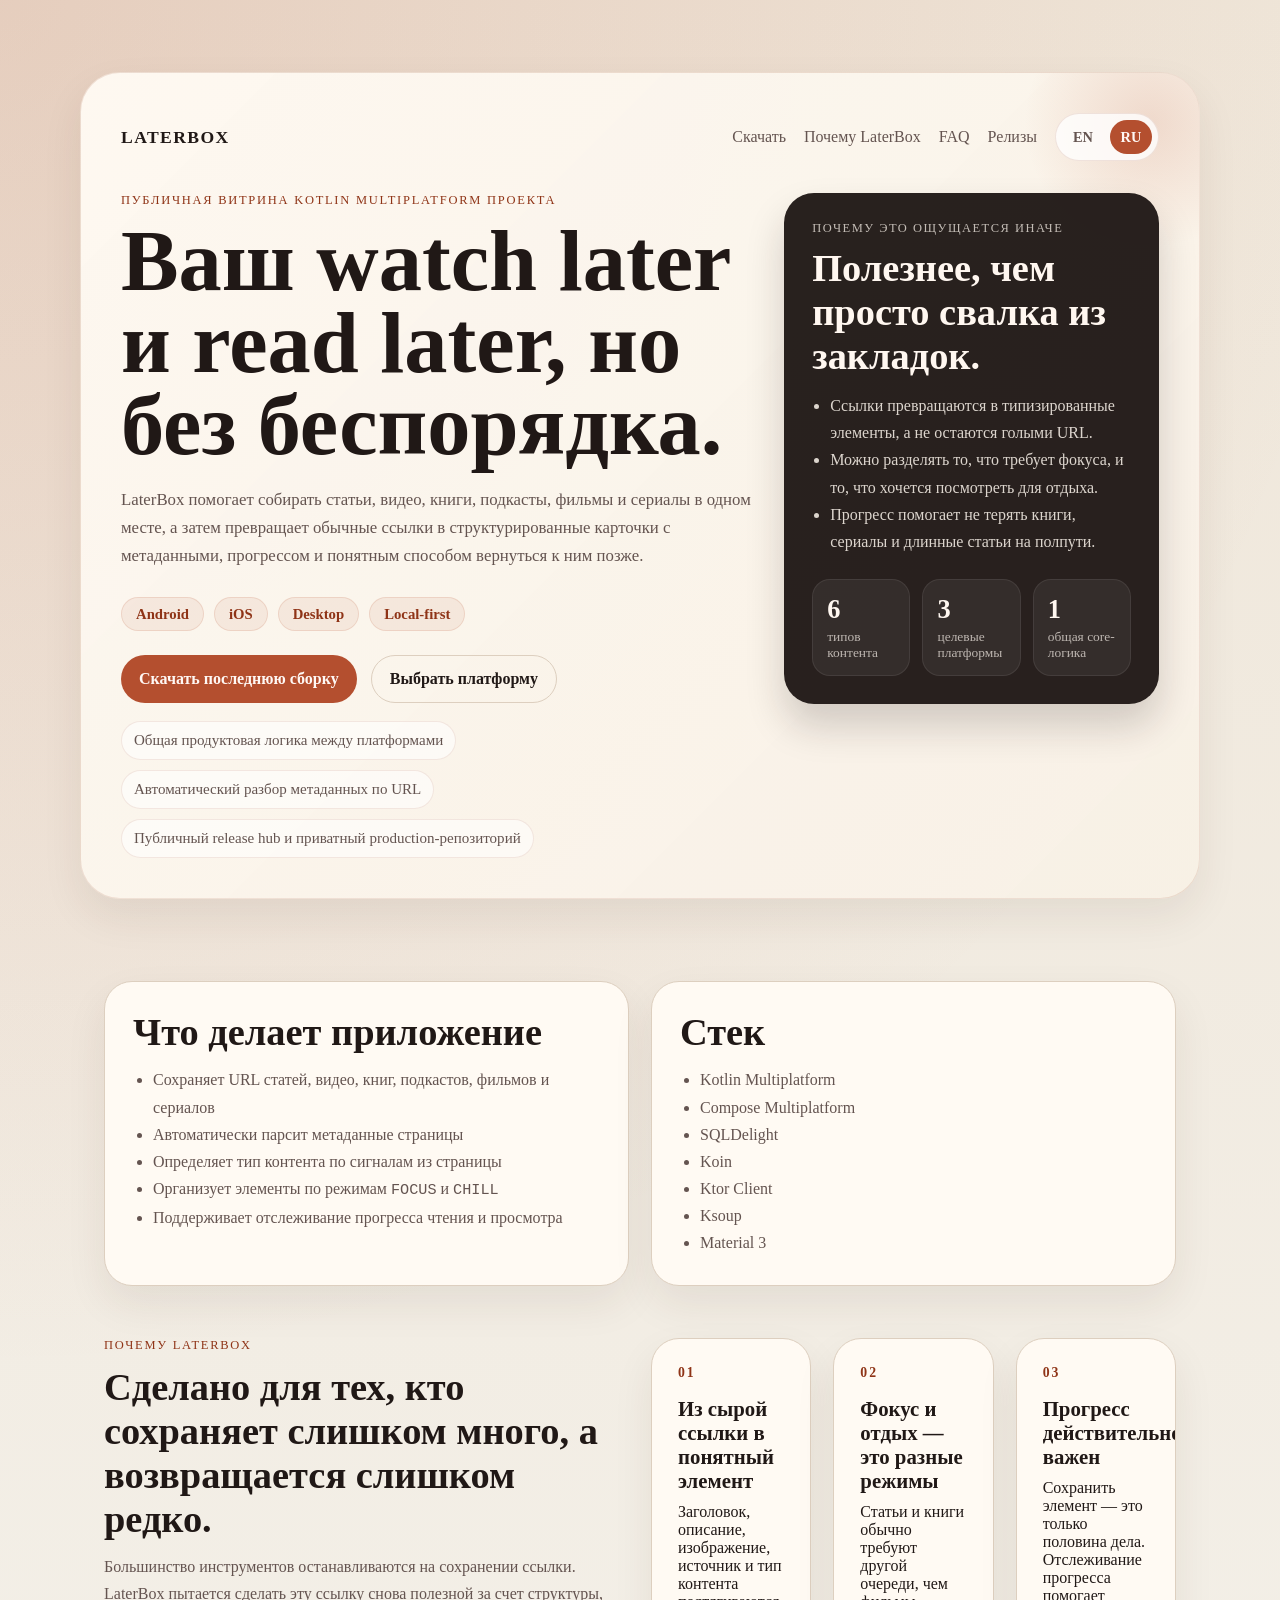
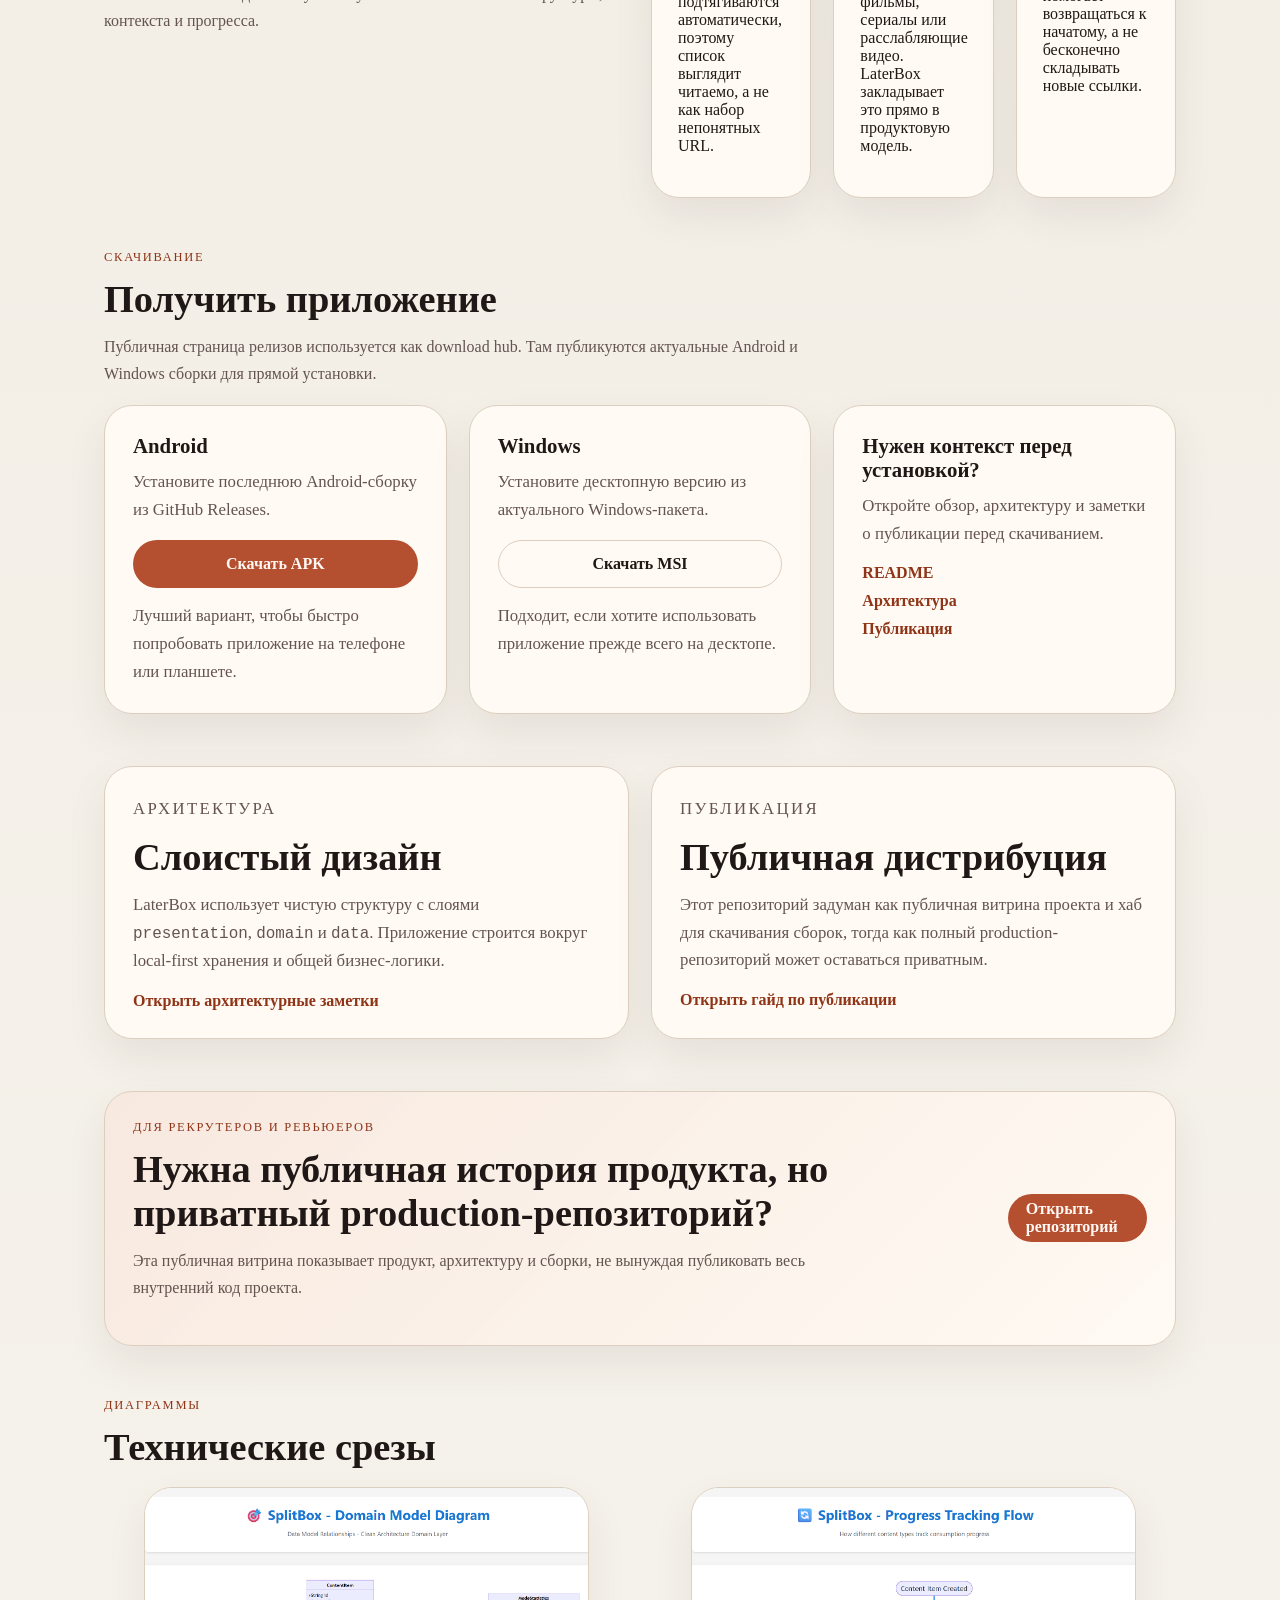
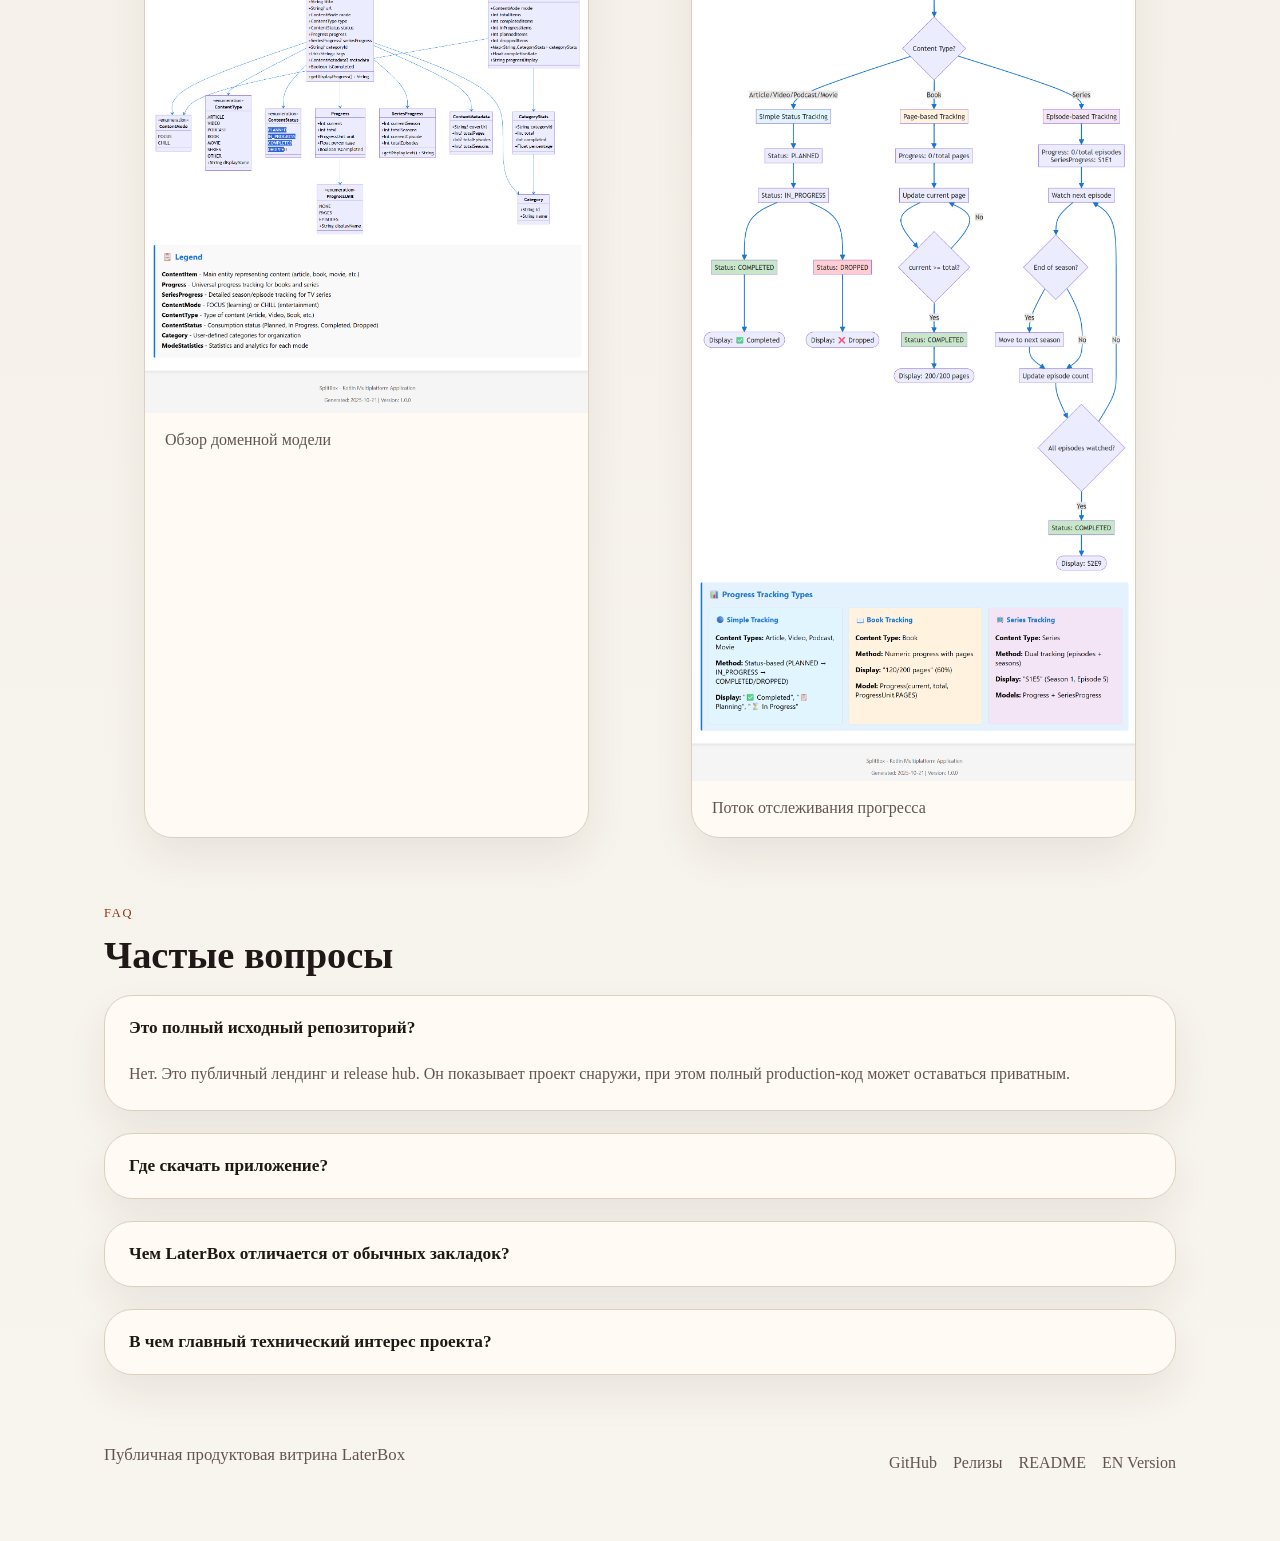
==== ru.html @ 7e67aad1 "Initial public showcase site" ====
<!doctype html>
<html lang="ru">
<head>
    <meta charset="utf-8">
    <meta name="viewport" content="width=device-width, initial-scale=1">
    <title>LaterBox | Сохраняйте, что посмотреть или почитать позже</title>
    <meta
        name="description"
        content="LaterBox — это Kotlin Multiplatform приложение для сохранения статей, видео, книг, подкастов, фильмов и сериалов на потом на Android, iOS и Desktop."
    >
    <meta
        name="keywords"
        content="LaterBox, watch later, read later, Kotlin Multiplatform, Compose Multiplatform, Android app, desktop app"
    >
    <meta name="robots" content="index, follow">
    <meta property="og:title" content="LaterBox">
    <meta
        property="og:description"
        content="Сохраняйте статьи, видео, книги, подкасты, фильмы и сериалы на потом на Android, iOS и Desktop."
    >
    <meta property="og:type" content="website">
    <meta property="og:url" content="https://keatmur.github.io/LaterBox/ru.html">
    <meta property="og:image" content="https://keatmur.github.io/LaterBox/media/domain-model-diagram.png">
    <meta name="twitter:card" content="summary_large_image">
    <meta name="twitter:title" content="LaterBox">
    <meta
        name="twitter:description"
        content="Kotlin Multiplatform приложение для сохранения того, что вы хотите посмотреть или почитать позже."
    >
    <link rel="canonical" href="https://keatmur.github.io/LaterBox/ru.html">
    <link rel="alternate" hreflang="en" href="https://keatmur.github.io/LaterBox/">
    <link rel="alternate" hreflang="ru" href="https://keatmur.github.io/LaterBox/ru.html">
    <link rel="alternate" hreflang="x-default" href="https://keatmur.github.io/LaterBox/">
    <link rel="stylesheet" href="./assets/styles.css">
</head>
<body>
    <header class="hero">
        <div class="hero__content">
            <div class="topbar">
                <a class="brand" href="#top">LaterBox</a>
                <div class="topbar__right">
                    <nav class="topbar__nav">
                        <a href="#downloads">Скачать</a>
                        <a href="#why">Почему LaterBox</a>
                        <a href="#faq">FAQ</a>
                        <a href="https://github.com/keatmur/LaterBox/releases">Релизы</a>
                    </nav>
                    <div class="lang-switch" aria-label="Переключение языка">
                        <a class="lang-switch__link" href="./index.html">EN</a>
                        <a class="lang-switch__link lang-switch__link--active" href="./ru.html">RU</a>
                    </div>
                </div>
            </div>
            <div class="hero__layout" id="top">
                <div class="hero__copy">
                    <p class="eyebrow">Публичная витрина Kotlin Multiplatform проекта</p>
                    <h1>Ваш watch later и read later, но без беспорядка.</h1>
                    <p class="hero__lead">
                        LaterBox помогает собирать статьи, видео, книги, подкасты, фильмы и
                        сериалы в одном месте, а затем превращает обычные ссылки в структурированные
                        карточки с метаданными, прогрессом и понятным способом вернуться к ним позже.
                    </p>
                    <div class="hero__pillbar">
                        <span class="pill">Android</span>
                        <span class="pill">iOS</span>
                        <span class="pill">Desktop</span>
                        <span class="pill">Local-first</span>
                    </div>
                    <div class="hero__actions">
                        <a class="button button--primary" href="https://github.com/keatmur/LaterBox/releases/latest">Скачать последнюю сборку</a>
                        <a class="button button--secondary" href="#downloads">Выбрать платформу</a>
                    </div>
                    <div class="hero__meta">
                        <span>Общая продуктовая логика между платформами</span>
                        <span>Автоматический разбор метаданных по URL</span>
                        <span>Публичный release hub и приватный production-репозиторий</span>
                    </div>
                </div>
                <aside class="hero__panel">
                    <p class="panel__eyebrow">Почему это ощущается иначе</p>
                    <h2>Полезнее, чем просто свалка из закладок.</h2>
                    <ul class="panel__list">
                        <li>Ссылки превращаются в типизированные элементы, а не остаются голыми URL.</li>
                        <li>Можно разделять то, что требует фокуса, и то, что хочется посмотреть для отдыха.</li>
                        <li>Прогресс помогает не терять книги, сериалы и длинные статьи на полпути.</li>
                    </ul>
                    <div class="panel__stats">
                        <div class="stat">
                            <strong>6</strong>
                            <span>типов контента</span>
                        </div>
                        <div class="stat">
                            <strong>3</strong>
                            <span>целевые платформы</span>
                        </div>
                        <div class="stat">
                            <strong>1</strong>
                            <span>общая core-логика</span>
                        </div>
                    </div>
                </aside>
            </div>
        </div>
    </header>

    <main>
        <section class="section section--grid">
            <div class="card">
                <h2>Что делает приложение</h2>
                <ul>
                    <li>Сохраняет URL статей, видео, книг, подкастов, фильмов и сериалов</li>
                    <li>Автоматически парсит метаданные страницы</li>
                    <li>Определяет тип контента по сигналам из страницы</li>
                    <li>Организует элементы по режимам <code>FOCUS</code> и <code>CHILL</code></li>
                    <li>Поддерживает отслеживание прогресса чтения и просмотра</li>
                </ul>
            </div>
            <div class="card">
                <h2>Стек</h2>
                <ul>
                    <li>Kotlin Multiplatform</li>
                    <li>Compose Multiplatform</li>
                    <li>SQLDelight</li>
                    <li>Koin</li>
                    <li>Ktor Client</li>
                    <li>Ksoup</li>
                    <li>Material 3</li>
                </ul>
            </div>
        </section>

        <section class="section section--grid section--offset" id="why">
            <div class="section__intro">
                <p class="eyebrow">Почему LaterBox</p>
                <h2>Сделано для тех, кто сохраняет слишком много, а возвращается слишком редко.</h2>
                <p class="section__lead">
                    Большинство инструментов останавливаются на сохранении ссылки. LaterBox пытается
                    сделать эту ссылку снова полезной за счет структуры, контекста и прогресса.
                </p>
            </div>
            <div class="why-grid">
                <article class="why-card">
                    <p class="why-card__index">01</p>
                    <h3>Из сырой ссылки в понятный элемент</h3>
                    <p>
                        Заголовок, описание, изображение, источник и тип контента подтягиваются
                        автоматически, поэтому список выглядит читаемо, а не как набор непонятных URL.
                    </p>
                </article>
                <article class="why-card">
                    <p class="why-card__index">02</p>
                    <h3>Фокус и отдых — это разные режимы</h3>
                    <p>
                        Статьи и книги обычно требуют другой очереди, чем фильмы, сериалы или
                        расслабляющие видео. LaterBox закладывает это прямо в продуктовую модель.
                    </p>
                </article>
                <article class="why-card">
                    <p class="why-card__index">03</p>
                    <h3>Прогресс действительно важен</h3>
                    <p>
                        Сохранить элемент — это только половина дела. Отслеживание прогресса помогает
                        возвращаться к начатому, а не бесконечно складывать новые ссылки.
                    </p>
                </article>
            </div>
        </section>

        <section class="section" id="downloads">
            <div class="section__header">
                <p class="eyebrow">Скачивание</p>
                <h2>Получить приложение</h2>
                <p class="section__lead">
                    Публичная страница релизов используется как download hub. Там публикуются
                    актуальные Android и Windows сборки для прямой установки.
                </p>
            </div>
            <div class="download-grid">
                <article class="download-card">
                    <h3>Android</h3>
                    <p>Установите последнюю Android-сборку из GitHub Releases.</p>
                    <a class="button button--primary button--full" href="https://github.com/keatmur/LaterBox/releases/latest">Скачать APK</a>
                    <p class="download-note">Лучший вариант, чтобы быстро попробовать приложение на телефоне или планшете.</p>
                </article>
                <article class="download-card">
                    <h3>Windows</h3>
                    <p>Установите десктопную версию из актуального Windows-пакета.</p>
                    <a class="button button--secondary button--full" href="https://github.com/keatmur/LaterBox/releases/latest">Скачать MSI</a>
                    <p class="download-note">Подходит, если хотите использовать приложение прежде всего на десктопе.</p>
                </article>
                <article class="download-card">
                    <h3>Нужен контекст перед установкой?</h3>
                    <p>Откройте обзор, архитектуру и заметки о публикации перед скачиванием.</p>
                    <div class="download-links">
                        <a class="text-link" href="./README.md">README</a>
                        <a class="text-link" href="./docs/ARCHITECTURE.md">Архитектура</a>
                        <a class="text-link" href="./docs/PUBLISHING.md">Публикация</a>
                    </div>
                </article>
            </div>
        </section>

        <section class="section section--grid">
            <div class="card">
                <p class="eyebrow">Архитектура</p>
                <h2>Слоистый дизайн</h2>
                <p>
                    LaterBox использует чистую структуру с слоями <code>presentation</code>,
                    <code>domain</code> и <code>data</code>. Приложение строится вокруг local-first
                    хранения и общей бизнес-логики.
                </p>
                <a class="text-link" href="./docs/ARCHITECTURE.md">Открыть архитектурные заметки</a>
            </div>
            <div class="card">
                <p class="eyebrow">Публикация</p>
                <h2>Публичная дистрибуция</h2>
                <p>
                    Этот репозиторий задуман как публичная витрина проекта и хаб для скачивания
                    сборок, тогда как полный production-репозиторий может оставаться приватным.
                </p>
                <a class="text-link" href="./docs/PUBLISHING.md">Открыть гайд по публикации</a>
            </div>
        </section>

        <section class="section section--callout">
            <div class="callout">
                <div>
                    <p class="eyebrow">Для рекрутеров и ревьюеров</p>
                    <h2>Нужна публичная история продукта, но приватный production-репозиторий?</h2>
                    <p class="section__lead">
                        Эта публичная витрина показывает продукт, архитектуру и сборки, не вынуждая
                        публиковать весь внутренний код проекта.
                    </p>
                </div>
                <a class="button button--primary" href="https://github.com/keatmur/LaterBox">Открыть репозиторий</a>
            </div>
        </section>

        <section class="section">
            <div class="section__header">
                <p class="eyebrow">Диаграммы</p>
                <h2>Технические срезы</h2>
            </div>
            <div class="image-grid">
                <figure class="image-card">
                    <img src="./media/domain-model-diagram.png" alt="Диаграмма доменной модели LaterBox">
                    <figcaption>Обзор доменной модели</figcaption>
                </figure>
                <figure class="image-card">
                    <img src="./media/progress-flow-diagram.png" alt="Диаграмма прогресса LaterBox">
                    <figcaption>Поток отслеживания прогресса</figcaption>
                </figure>
            </div>
        </section>

        <section class="section" id="faq">
            <div class="section__header">
                <p class="eyebrow">FAQ</p>
                <h2>Частые вопросы</h2>
            </div>
            <div class="faq-list">
                <details class="faq-item" open>
                    <summary>Это полный исходный репозиторий?</summary>
                    <p>
                        Нет. Это публичный лендинг и release hub. Он показывает проект снаружи,
                        при этом полный production-код может оставаться приватным.
                    </p>
                </details>
                <details class="faq-item">
                    <summary>Где скачать приложение?</summary>
                    <p>
                        Ссылки на скачивание ведут в GitHub Releases, где публикуются Android APK
                        и Windows MSI пакеты.
                    </p>
                </details>
                <details class="faq-item">
                    <summary>Чем LaterBox отличается от обычных закладок?</summary>
                    <p>
                        LaterBox парсит метаданные, определяет тип контента, разделяет focus и chill
                        сценарии и поддерживает отслеживание прогресса для длинного контента.
                    </p>
                </details>
                <details class="faq-item">
                    <summary>В чем главный технический интерес проекта?</summary>
                    <p>
                        Kotlin Multiplatform, Compose Multiplatform, local-first хранение,
                        разбор метаданных и общая доменная логика для нескольких платформ.
                    </p>
                </details>
            </div>
        </section>
    </main>

    <footer class="footer">
        <p>Публичная продуктовая витрина LaterBox</p>
        <nav class="footer__nav">
            <a href="https://github.com/keatmur/LaterBox">GitHub</a>
            <a href="https://github.com/keatmur/LaterBox/releases">Релизы</a>
            <a href="./README.md">README</a>
            <a href="./index.html">EN Version</a>
        </nav>
    </footer>
</body>
</html>
---- assets/styles.css ----
:root {
    --bg: #f3efe7;
    --surface: #fffaf3;
    --surface-strong: #f7f0e5;
    --text: #201816;
    --muted: #645450;
    --line: #ddcfbf;
    --accent: #b44f2f;
    --accent-strong: #8f3417;
    --shadow: 0 18px 40px rgba(65, 36, 24, 0.08);
    --radius-lg: 28px;
    --radius-md: 18px;
    --max-width: 1120px;
}

* {
    box-sizing: border-box;
}

html {
    scroll-behavior: smooth;
}

body {
    margin: 0;
    font-family: Georgia, "Times New Roman", serif;
    color: var(--text);
    background:
        radial-gradient(circle at top left, rgba(180, 79, 47, 0.16), transparent 28%),
        linear-gradient(180deg, #efe6d9 0%, var(--bg) 36%, #f8f5ee 100%);
}

img {
    display: block;
    width: 100%;
    height: auto;
}

a {
    color: inherit;
}

code {
    font-family: "Courier New", monospace;
    font-size: 0.95em;
}

.hero,
.section,
.footer {
    padding-left: 24px;
    padding-right: 24px;
}

.hero__content,
.section,
.footer {
    max-width: var(--max-width);
    margin: 0 auto;
}

.hero {
    padding-top: 72px;
    padding-bottom: 56px;
}

.hero__content {
    background: linear-gradient(135deg, rgba(255, 250, 243, 0.94), rgba(247, 240, 229, 0.96));
    border: 1px solid rgba(143, 52, 23, 0.12);
    border-radius: 40px;
    padding: 40px;
    box-shadow: var(--shadow);
    position: relative;
    overflow: hidden;
}

.hero__content::after {
    content: "";
    position: absolute;
    right: -80px;
    top: -80px;
    width: 260px;
    height: 260px;
    border-radius: 50%;
    background: radial-gradient(circle, rgba(180, 79, 47, 0.16), transparent 68%);
    pointer-events: none;
}

.topbar {
    display: flex;
    align-items: center;
    justify-content: space-between;
    gap: 20px;
    margin-bottom: 32px;
    position: relative;
    z-index: 1;
}

.brand,
.topbar__nav a {
    text-decoration: none;
}

.brand {
    font-size: 1.1rem;
    font-weight: 700;
    letter-spacing: 0.08em;
    text-transform: uppercase;
}

.topbar__nav {
    display: flex;
    flex-wrap: wrap;
    gap: 18px;
}

.topbar__right {
    display: flex;
    align-items: center;
    gap: 18px;
}

.topbar__nav a {
    color: var(--muted);
}

.lang-switch {
    display: inline-flex;
    align-items: center;
    gap: 6px;
    padding: 6px;
    border-radius: 999px;
    background: rgba(255, 255, 255, 0.78);
    border: 1px solid rgba(143, 52, 23, 0.12);
}

.lang-switch__link {
    min-width: 42px;
    min-height: 34px;
    display: inline-flex;
    align-items: center;
    justify-content: center;
    border-radius: 999px;
    text-decoration: none;
    color: var(--muted);
    font-size: 0.9rem;
    font-weight: 700;
}

.lang-switch__link--active {
    background: var(--accent);
    color: #fff8f5;
}

.hero__layout {
    display: grid;
    grid-template-columns: minmax(0, 1.45fr) minmax(280px, 0.85fr);
    gap: 24px;
    align-items: start;
    position: relative;
    z-index: 1;
}

.hero__copy,
.hero__panel {
    min-width: 0;
}

.eyebrow {
    margin: 0 0 12px;
    text-transform: uppercase;
    letter-spacing: 0.14em;
    font-size: 0.78rem;
    color: var(--accent-strong);
}

h1,
h2,
h3,
p,
ul,
figure {
    margin-top: 0;
}

h1 {
    font-size: clamp(2.8rem, 7vw, 5.4rem);
    line-height: 0.95;
    margin-bottom: 20px;
}

h2 {
    font-size: clamp(1.7rem, 3vw, 2.4rem);
    margin-bottom: 12px;
}

h3 {
    font-size: 1.3rem;
    margin-bottom: 10px;
}

.hero__lead,
.card p,
.download-card p,
.footer p {
    color: var(--muted);
    line-height: 1.65;
    font-size: 1.05rem;
}

.hero__lead {
    max-width: 760px;
    margin-bottom: 28px;
}

.hero__actions {
    display: flex;
    flex-wrap: wrap;
    gap: 14px;
    margin-bottom: 18px;
}

.hero__pillbar,
.hero__meta {
    display: flex;
    flex-wrap: wrap;
    gap: 10px;
}

.hero__pillbar {
    margin-bottom: 24px;
}

.hero__meta {
    color: var(--muted);
    font-size: 0.94rem;
}

.hero__meta span {
    padding: 10px 12px;
    background: rgba(255, 255, 255, 0.56);
    border: 1px solid rgba(143, 52, 23, 0.1);
    border-radius: 999px;
}

.pill {
    display: inline-flex;
    align-items: center;
    min-height: 34px;
    padding: 0 14px;
    border-radius: 999px;
    background: rgba(180, 79, 47, 0.08);
    color: var(--accent-strong);
    border: 1px solid rgba(180, 79, 47, 0.14);
    font-size: 0.92rem;
    font-weight: 700;
}

.hero__panel {
    background: rgba(32, 24, 22, 0.96);
    color: #fff7f0;
    border-radius: 30px;
    padding: 28px;
    box-shadow: 0 22px 38px rgba(32, 24, 22, 0.18);
}

.panel__eyebrow {
    color: rgba(255, 248, 240, 0.72);
    text-transform: uppercase;
    letter-spacing: 0.12em;
    font-size: 0.78rem;
    margin: 0 0 10px;
}

.hero__panel h2 {
    margin-bottom: 14px;
}

.panel__list {
    margin: 0 0 24px;
    padding-left: 18px;
    color: rgba(255, 248, 240, 0.84);
    line-height: 1.7;
}

.panel__stats {
    display: grid;
    grid-template-columns: repeat(3, minmax(0, 1fr));
    gap: 12px;
}

.stat {
    padding: 14px;
    border-radius: 18px;
    background: rgba(255, 255, 255, 0.06);
    border: 1px solid rgba(255, 255, 255, 0.08);
}

.stat strong,
.stat span {
    display: block;
}

.stat strong {
    font-size: 1.65rem;
    margin-bottom: 4px;
}

.stat span {
    color: rgba(255, 248, 240, 0.68);
    font-size: 0.84rem;
}

.button,
.text-link {
    transition: transform 140ms ease, opacity 140ms ease, background-color 140ms ease;
}

.button:hover,
.text-link:hover {
    transform: translateY(-1px);
}

.button {
    display: inline-flex;
    align-items: center;
    justify-content: center;
    min-height: 48px;
    padding: 0 18px;
    border-radius: 999px;
    text-decoration: none;
    font-weight: 700;
}

.button--primary {
    background: var(--accent);
    color: #fff8f5;
}

.button--secondary {
    background: transparent;
    color: var(--text);
    border: 1px solid var(--line);
}

.button--full {
    width: 100%;
}

.section {
    padding-top: 26px;
    padding-bottom: 26px;
}

.section__header {
    margin-bottom: 18px;
}

.section__intro {
    align-self: start;
}

.section__lead {
    color: var(--muted);
    line-height: 1.7;
    max-width: 720px;
}

.section--grid {
    display: grid;
    grid-template-columns: repeat(2, minmax(0, 1fr));
    gap: 22px;
}

.section--offset {
    align-items: start;
}

.card,
.download-card,
.image-card,
.why-card,
.faq-item,
.callout {
    background: var(--surface);
    border: 1px solid var(--line);
    border-radius: var(--radius-lg);
    box-shadow: var(--shadow);
}

.card,
.download-card {
    padding: 28px;
}

.card ul,
.download-card ul {
    padding-left: 20px;
    margin-bottom: 0;
    color: var(--muted);
    line-height: 1.7;
}

.download-grid,
.image-grid,
.why-grid,
.faq-list {
    display: grid;
    gap: 22px;
}

.download-grid {
    grid-template-columns: repeat(3, minmax(0, 1fr));
}

.image-grid {
    grid-template-columns: repeat(2, minmax(0, 1fr));
}

.why-grid {
    grid-template-columns: repeat(3, minmax(0, 1fr));
}

.why-card {
    padding: 26px;
    position: relative;
    overflow: hidden;
}

.why-card__index {
    font-size: 0.86rem;
    font-weight: 700;
    letter-spacing: 0.14em;
    color: var(--accent-strong);
    margin-bottom: 16px;
}

.download-note {
    margin-top: 14px;
    margin-bottom: 0;
    font-size: 0.95rem;
}

.download-links {
    display: grid;
    gap: 10px;
}

.image-card {
    overflow: hidden;
}

.image-card figcaption {
    padding: 18px 20px 20px;
    color: var(--muted);
}

.callout {
    display: flex;
    align-items: center;
    justify-content: space-between;
    gap: 24px;
    padding: 28px;
    background:
        linear-gradient(135deg, rgba(180, 79, 47, 0.1), rgba(255, 250, 243, 0.96)),
        var(--surface);
}

.faq-list {
    grid-template-columns: 1fr;
}

.faq-item {
    padding: 0;
    overflow: hidden;
}

.faq-item summary {
    list-style: none;
    cursor: pointer;
    padding: 22px 24px;
    font-size: 1.08rem;
    font-weight: 700;
}

.faq-item summary::-webkit-details-marker {
    display: none;
}

.faq-item p {
    margin: 0;
    padding: 0 24px 22px;
    color: var(--muted);
    line-height: 1.7;
}

.text-link {
    color: var(--accent-strong);
    font-weight: 700;
    text-decoration: none;
}

.footer {
    display: flex;
    align-items: center;
    justify-content: space-between;
    gap: 16px;
    max-width: var(--max-width);
    margin: 0 auto;
    padding-top: 40px;
    padding-bottom: 56px;
}

.footer__nav {
    display: flex;
    flex-wrap: wrap;
    gap: 16px;
}

.footer__nav a {
    color: var(--muted);
    text-decoration: none;
}

@media (max-width: 900px) {
    .hero__layout,
    .section--grid,
    .download-grid,
    .image-grid,
    .why-grid,
    .footer {
        grid-template-columns: 1fr;
    }

    .topbar,
    .topbar__right,
    .callout {
        display: grid;
    }

    .panel__stats {
        grid-template-columns: 1fr;
    }

    .footer {
        display: grid;
    }

    .hero {
        padding-top: 28px;
    }

    .hero__content {
        padding: 28px;
        border-radius: 28px;
    }

    .faq-item summary {
        padding-bottom: 16px;
    }
}
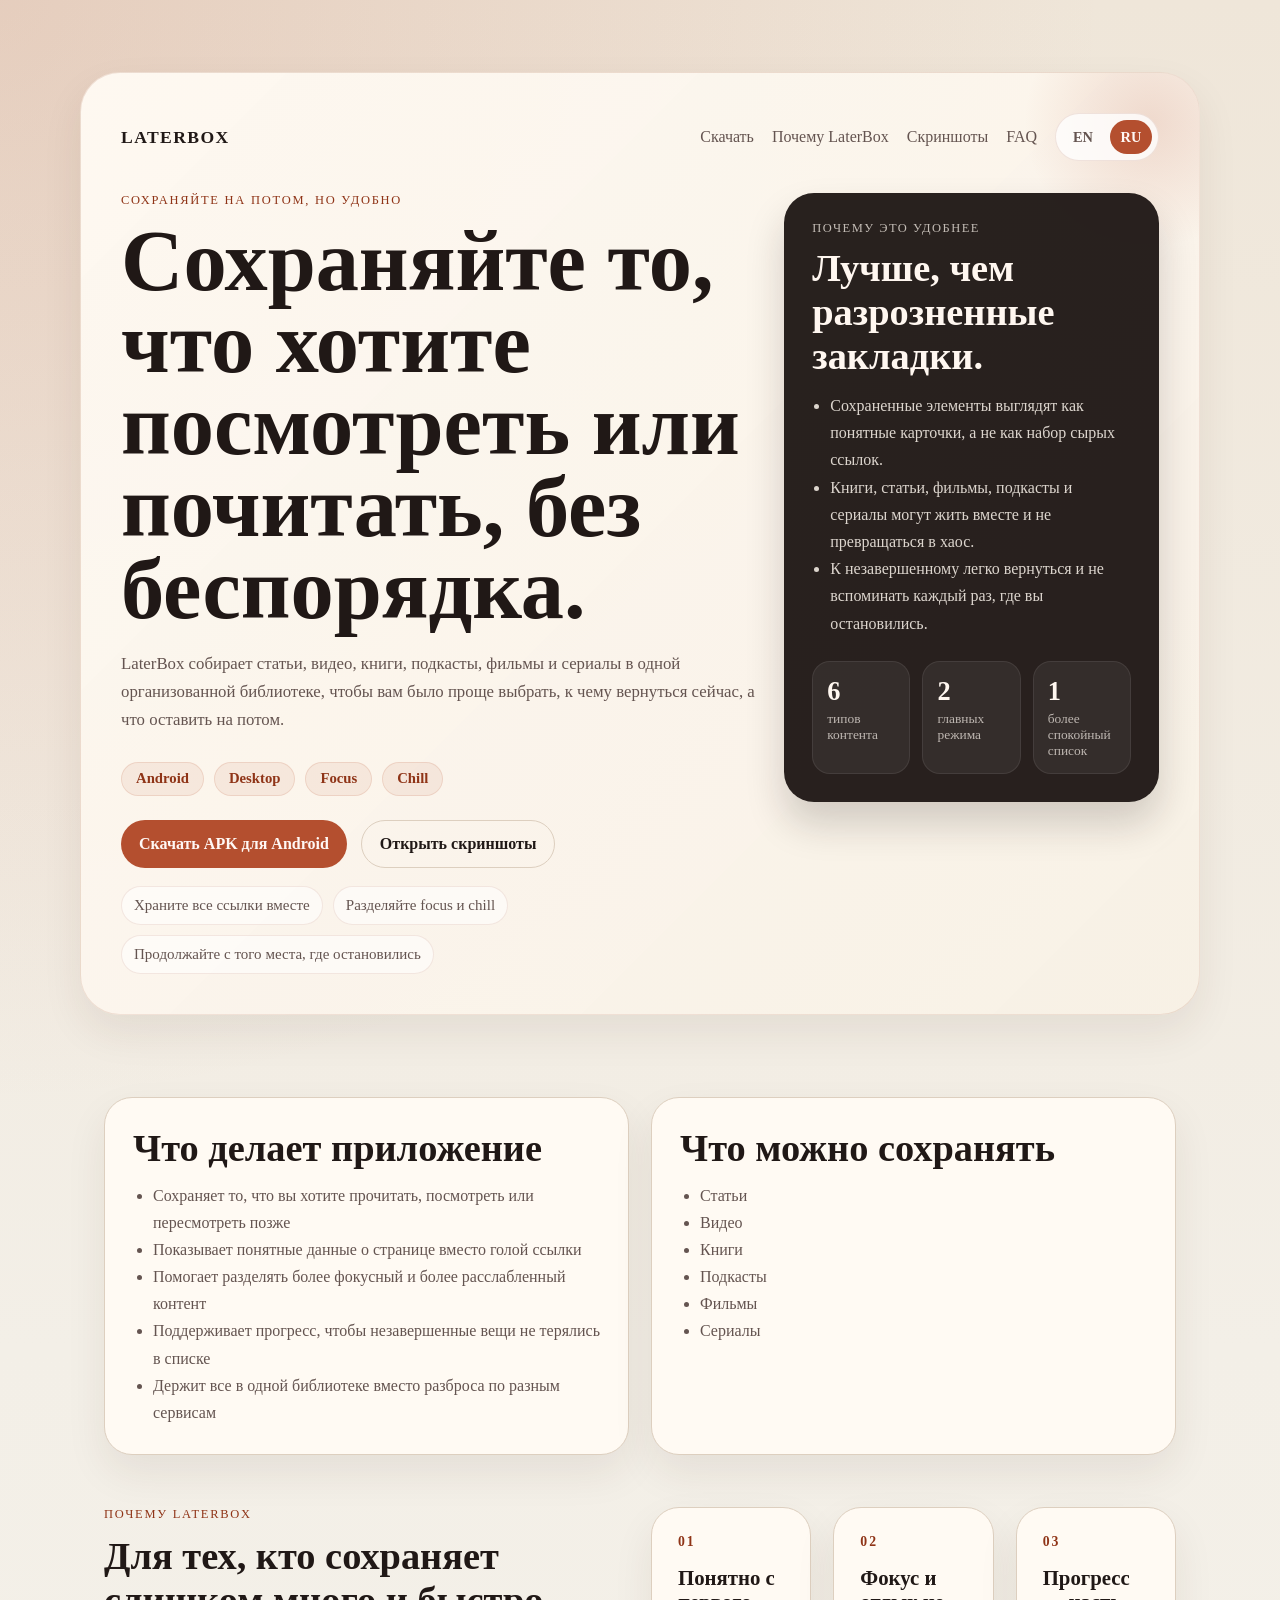
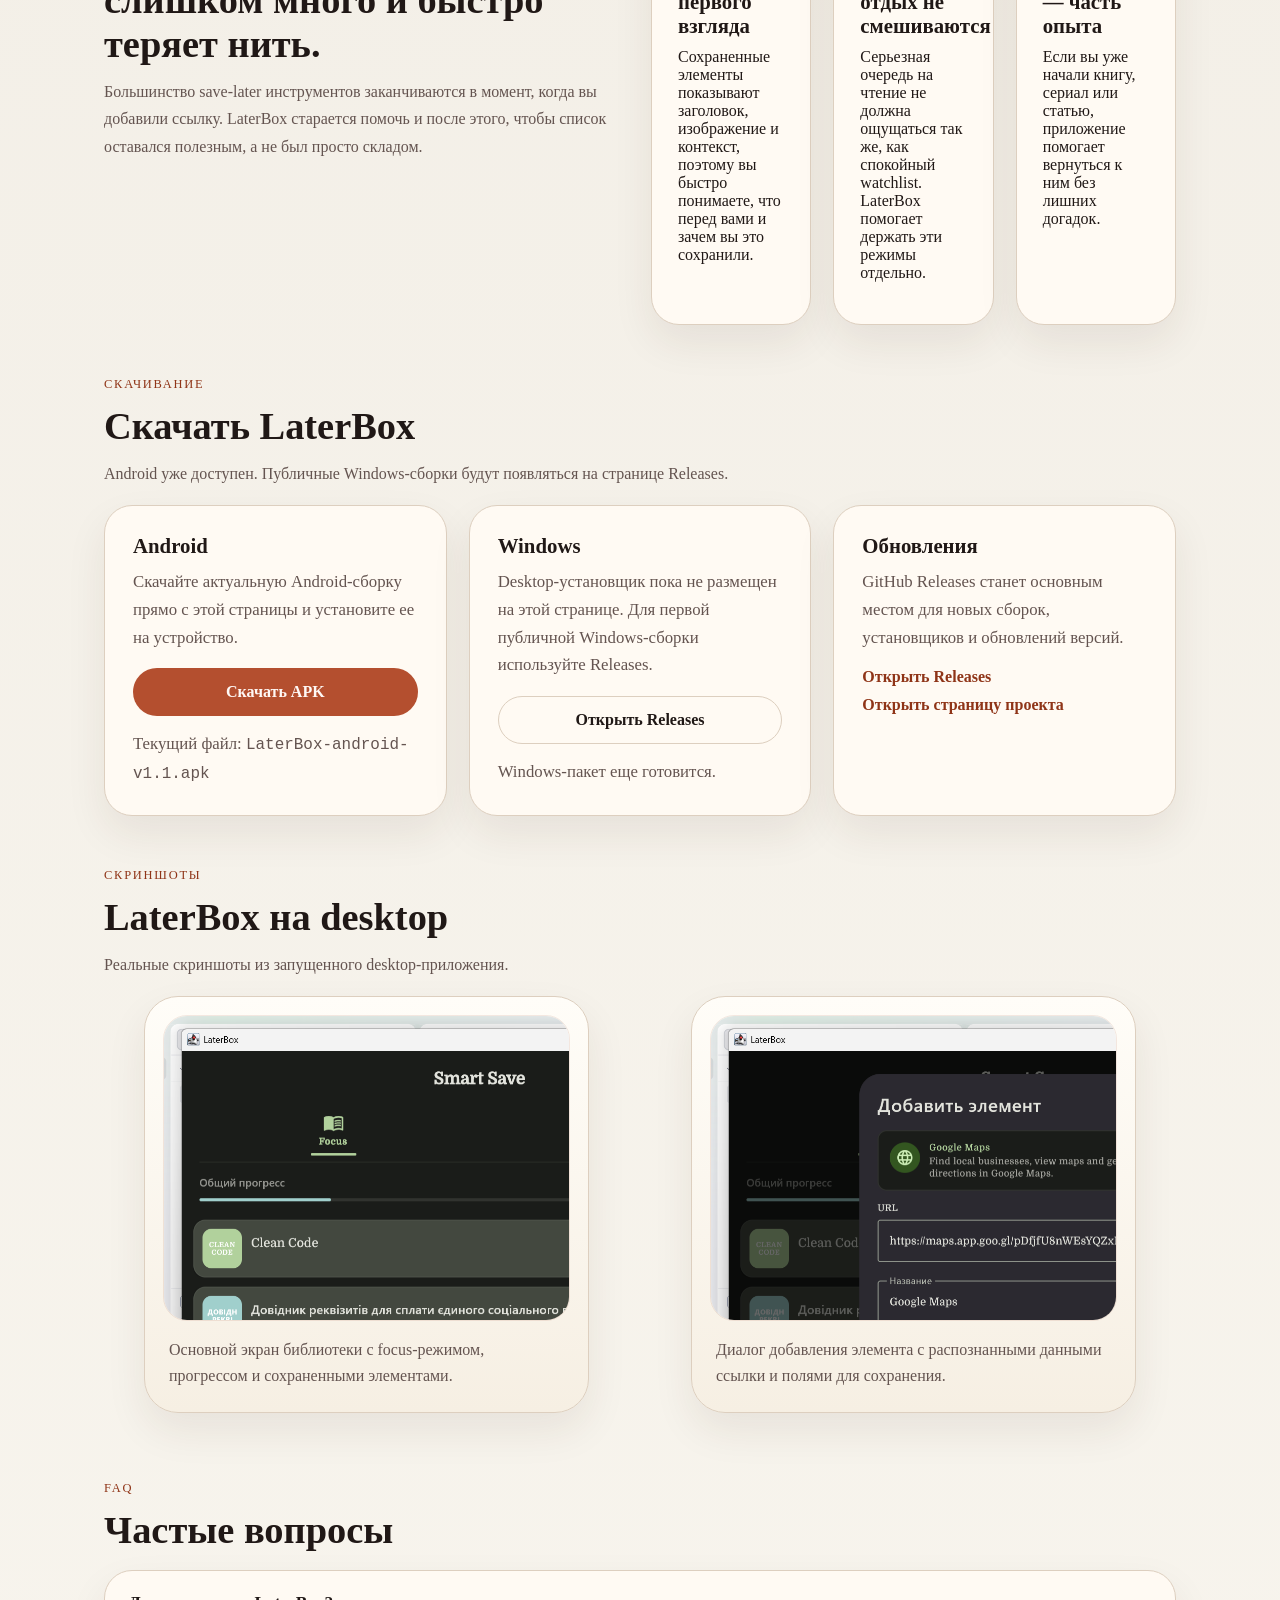
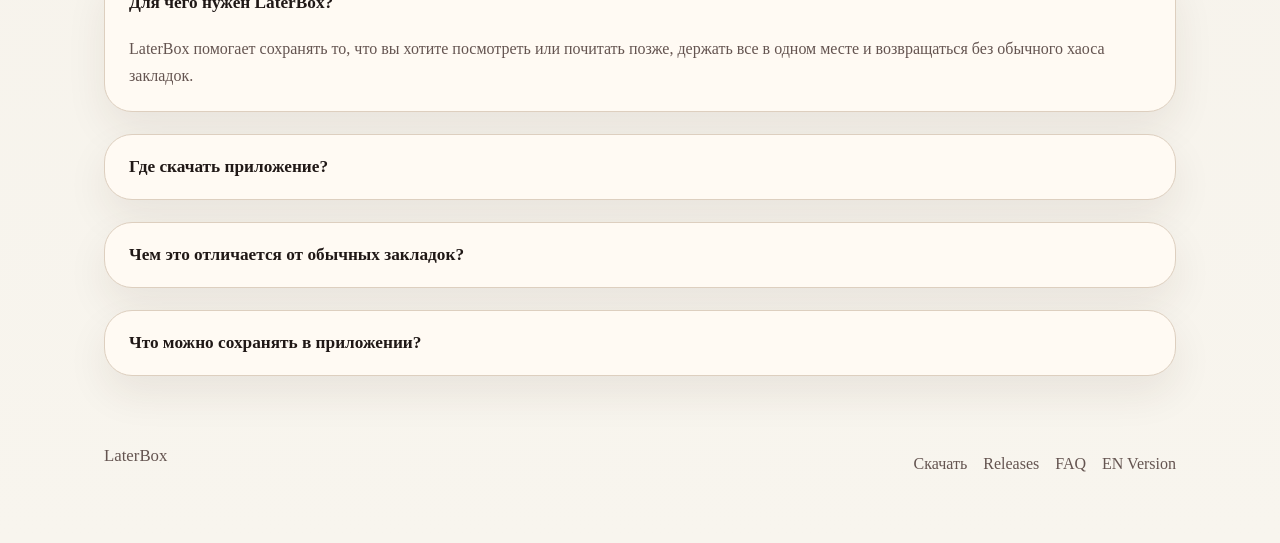
==== commit 210bb6f3: "Polish public landing pages and update real   screenshots" ====
--- a/ru.html
+++ b/ru.html
@@ -3,29 +3,29 @@
 <head>
     <meta charset="utf-8">
     <meta name="viewport" content="width=device-width, initial-scale=1">
-    <title>LaterBox | Сохраняйте, что посмотреть или почитать позже</title>
+    <title>LaterBox | Сохраняйте ссылки на потом без хаоса</title>
     <meta
         name="description"
-        content="LaterBox — это Kotlin Multiplatform приложение для сохранения статей, видео, книг, подкастов, фильмов и сериалов на потом на Android, iOS и Desktop."
+        content="LaterBox помогает сохранять статьи, видео, книги, подкасты, фильмы и сериалы в одном организованном месте, чтобы к ним действительно было удобно вернуться позже."
     >
     <meta
         name="keywords"
-        content="LaterBox, watch later, read later, Kotlin Multiplatform, Compose Multiplatform, Android app, desktop app"
+        content="LaterBox, watch later, read later, save links, reading list, watch list, Android app, desktop app"
     >
     <meta name="robots" content="index, follow">
     <meta property="og:title" content="LaterBox">
     <meta
         property="og:description"
-        content="Сохраняйте статьи, видео, книги, подкасты, фильмы и сериалы на потом на Android, iOS и Desktop."
+        content="Сохраняйте ссылки на потом, держите все в порядке и продолжайте с того места, где остановились."
     >
     <meta property="og:type" content="website">
     <meta property="og:url" content="https://keatmur.github.io/LaterBox/ru.html">
-    <meta property="og:image" content="https://keatmur.github.io/LaterBox/media/domain-model-diagram.png">
+    <meta property="og:image" content="https://keatmur.github.io/LaterBox/media/screenshots/laterbox-main-real.png">
     <meta name="twitter:card" content="summary_large_image">
     <meta name="twitter:title" content="LaterBox">
     <meta
         name="twitter:description"
-        content="Kotlin Multiplatform приложение для сохранения того, что вы хотите посмотреть или почитать позже."
+        content="Удобное приложение для сохранения того, что вы хотите посмотреть или почитать позже."
     >
     <link rel="canonical" href="https://keatmur.github.io/LaterBox/ru.html">
     <link rel="alternate" hreflang="en" href="https://keatmur.github.io/LaterBox/">
@@ -42,8 +42,8 @@
                     <nav class="topbar__nav">
                         <a href="#downloads">Скачать</a>
                         <a href="#why">Почему LaterBox</a>
+                        <a href="#screenshots">Скриншоты</a>
                         <a href="#faq">FAQ</a>
-                        <a href="https://github.com/keatmur/LaterBox/releases">Релизы</a>
                     </nav>
                     <div class="lang-switch" aria-label="Переключение языка">
                         <a class="lang-switch__link" href="./index.html">EN</a>
@@ -53,36 +53,36 @@
             </div>
             <div class="hero__layout" id="top">
                 <div class="hero__copy">
-                    <p class="eyebrow">Публичная витрина Kotlin Multiplatform проекта</p>
-                    <h1>Ваш watch later и read later, но без беспорядка.</h1>
+                    <p class="eyebrow">Сохраняйте на потом, но удобно</p>
+                    <h1>Сохраняйте то, что хотите посмотреть или почитать, без беспорядка.</h1>
                     <p class="hero__lead">
-                        LaterBox помогает собирать статьи, видео, книги, подкасты, фильмы и
-                        сериалы в одном месте, а затем превращает обычные ссылки в структурированные
-                        карточки с метаданными, прогрессом и понятным способом вернуться к ним позже.
+                        LaterBox собирает статьи, видео, книги, подкасты, фильмы и сериалы в
+                        одной организованной библиотеке, чтобы вам было проще выбрать, к чему
+                        вернуться сейчас, а что оставить на потом.
                     </p>
                     <div class="hero__pillbar">
                         <span class="pill">Android</span>
-                        <span class="pill">iOS</span>
                         <span class="pill">Desktop</span>
-                        <span class="pill">Local-first</span>
+                        <span class="pill">Focus</span>
+                        <span class="pill">Chill</span>
                     </div>
                     <div class="hero__actions">
-                        <a class="button button--primary" href="https://github.com/keatmur/LaterBox/releases/latest">Скачать последнюю сборку</a>
-                        <a class="button button--secondary" href="#downloads">Выбрать платформу</a>
+                        <a class="button button--primary" href="./downloads/LaterBox-android-v1.1.apk" download>Скачать APK для Android</a>
+                        <a class="button button--secondary" href="#screenshots">Открыть скриншоты</a>
                     </div>
                     <div class="hero__meta">
-                        <span>Общая продуктовая логика между платформами</span>
-                        <span>Автоматический разбор метаданных по URL</span>
-                        <span>Публичный release hub и приватный production-репозиторий</span>
+                        <span>Храните все ссылки вместе</span>
+                        <span>Разделяйте focus и chill</span>
+                        <span>Продолжайте с того места, где остановились</span>
                     </div>
                 </div>
                 <aside class="hero__panel">
-                    <p class="panel__eyebrow">Почему это ощущается иначе</p>
-                    <h2>Полезнее, чем просто свалка из закладок.</h2>
+                    <p class="panel__eyebrow">Почему это удобнее</p>
+                    <h2>Лучше, чем разрозненные закладки.</h2>
                     <ul class="panel__list">
-                        <li>Ссылки превращаются в типизированные элементы, а не остаются голыми URL.</li>
-                        <li>Можно разделять то, что требует фокуса, и то, что хочется посмотреть для отдыха.</li>
-                        <li>Прогресс помогает не терять книги, сериалы и длинные статьи на полпути.</li>
+                        <li>Сохраненные элементы выглядят как понятные карточки, а не как набор сырых ссылок.</li>
+                        <li>Книги, статьи, фильмы, подкасты и сериалы могут жить вместе и не превращаться в хаос.</li>
+                        <li>К незавершенному легко вернуться и не вспоминать каждый раз, где вы остановились.</li>
                     </ul>
                     <div class="panel__stats">
                         <div class="stat">
@@ -90,12 +90,12 @@
                             <span>типов контента</span>
                         </div>
                         <div class="stat">
-                            <strong>3</strong>
-                            <span>целевые платформы</span>
+                            <strong>2</strong>
+                            <span>главных режима</span>
                         </div>
                         <div class="stat">
                             <strong>1</strong>
-                            <span>общая core-логика</span>
+                            <span>более спокойный список</span>
                         </div>
                     </div>
                 </aside>
@@ -108,23 +108,22 @@
             <div class="card">
                 <h2>Что делает приложение</h2>
                 <ul>
-                    <li>Сохраняет URL статей, видео, книг, подкастов, фильмов и сериалов</li>
-                    <li>Автоматически парсит метаданные страницы</li>
-                    <li>Определяет тип контента по сигналам из страницы</li>
-                    <li>Организует элементы по режимам <code>FOCUS</code> и <code>CHILL</code></li>
-                    <li>Поддерживает отслеживание прогресса чтения и просмотра</li>
+                    <li>Сохраняет то, что вы хотите прочитать, посмотреть или пересмотреть позже</li>
+                    <li>Показывает понятные данные о странице вместо голой ссылки</li>
+                    <li>Помогает разделять более фокусный и более расслабленный контент</li>
+                    <li>Поддерживает прогресс, чтобы незавершенные вещи не терялись в списке</li>
+                    <li>Держит все в одной библиотеке вместо разброса по разным сервисам</li>
                 </ul>
             </div>
             <div class="card">
-                <h2>Стек</h2>
+                <h2>Что можно сохранять</h2>
                 <ul>
-                    <li>Kotlin Multiplatform</li>
-                    <li>Compose Multiplatform</li>
-                    <li>SQLDelight</li>
-                    <li>Koin</li>
-                    <li>Ktor Client</li>
-                    <li>Ksoup</li>
-                    <li>Material 3</li>
+                    <li>Статьи</li>
+                    <li>Видео</li>
+                    <li>Книги</li>
+                    <li>Подкасты</li>
+                    <li>Фильмы</li>
+                    <li>Сериалы</li>
                 </ul>
             </div>
         </section>
@@ -132,35 +131,35 @@
         <section class="section section--grid section--offset" id="why">
             <div class="section__intro">
                 <p class="eyebrow">Почему LaterBox</p>
-                <h2>Сделано для тех, кто сохраняет слишком много, а возвращается слишком редко.</h2>
+                <h2>Для тех, кто сохраняет слишком много и быстро теряет нить.</h2>
                 <p class="section__lead">
-                    Большинство инструментов останавливаются на сохранении ссылки. LaterBox пытается
-                    сделать эту ссылку снова полезной за счет структуры, контекста и прогресса.
+                    Большинство save-later инструментов заканчиваются в момент, когда вы добавили ссылку.
+                    LaterBox старается помочь и после этого, чтобы список оставался полезным, а не был просто складом.
                 </p>
             </div>
             <div class="why-grid">
                 <article class="why-card">
                     <p class="why-card__index">01</p>
-                    <h3>Из сырой ссылки в понятный элемент</h3>
-                    <p>
-                        Заголовок, описание, изображение, источник и тип контента подтягиваются
-                        автоматически, поэтому список выглядит читаемо, а не как набор непонятных URL.
+                    <h3>Понятно с первого взгляда</h3>
+                    <p>
+                        Сохраненные элементы показывают заголовок, изображение и контекст, поэтому
+                        вы быстро понимаете, что перед вами и зачем вы это сохранили.
                     </p>
                 </article>
                 <article class="why-card">
                     <p class="why-card__index">02</p>
-                    <h3>Фокус и отдых — это разные режимы</h3>
-                    <p>
-                        Статьи и книги обычно требуют другой очереди, чем фильмы, сериалы или
-                        расслабляющие видео. LaterBox закладывает это прямо в продуктовую модель.
+                    <h3>Фокус и отдых не смешиваются</h3>
+                    <p>
+                        Серьезная очередь на чтение не должна ощущаться так же, как спокойный watchlist.
+                        LaterBox помогает держать эти режимы отдельно.
                     </p>
                 </article>
                 <article class="why-card">
                     <p class="why-card__index">03</p>
-                    <h3>Прогресс действительно важен</h3>
-                    <p>
-                        Сохранить элемент — это только половина дела. Отслеживание прогресса помогает
-                        возвращаться к начатому, а не бесконечно складывать новые ссылки.
+                    <h3>Прогресс — часть опыта</h3>
+                    <p>
+                        Если вы уже начали книгу, сериал или статью, приложение помогает вернуться
+                        к ним без лишних догадок.
                     </p>
                 </article>
             </div>
@@ -169,86 +168,51 @@
         <section class="section" id="downloads">
             <div class="section__header">
                 <p class="eyebrow">Скачивание</p>
-                <h2>Получить приложение</h2>
+                <h2>Скачать LaterBox</h2>
                 <p class="section__lead">
-                    Публичная страница релизов используется как download hub. Там публикуются
-                    актуальные Android и Windows сборки для прямой установки.
+                    Android уже доступен. Публичные Windows-сборки будут появляться на странице Releases.
                 </p>
             </div>
             <div class="download-grid">
                 <article class="download-card">
                     <h3>Android</h3>
-                    <p>Установите последнюю Android-сборку из GitHub Releases.</p>
-                    <a class="button button--primary button--full" href="https://github.com/keatmur/LaterBox/releases/latest">Скачать APK</a>
-                    <p class="download-note">Лучший вариант, чтобы быстро попробовать приложение на телефоне или планшете.</p>
+                    <p>Скачайте актуальную Android-сборку прямо с этой страницы и установите ее на устройство.</p>
+                    <a class="button button--primary button--full" href="./downloads/LaterBox-android-v1.1.apk" download>Скачать APK</a>
+                    <p class="download-note">Текущий файл: <code>LaterBox-android-v1.1.apk</code></p>
                 </article>
                 <article class="download-card">
                     <h3>Windows</h3>
-                    <p>Установите десктопную версию из актуального Windows-пакета.</p>
-                    <a class="button button--secondary button--full" href="https://github.com/keatmur/LaterBox/releases/latest">Скачать MSI</a>
-                    <p class="download-note">Подходит, если хотите использовать приложение прежде всего на десктопе.</p>
+                    <p>Desktop-установщик пока не размещен на этой странице. Для первой публичной Windows-сборки используйте Releases.</p>
+                    <a class="button button--secondary button--full" href="https://github.com/keatmur/LaterBox/releases">Открыть Releases</a>
+                    <p class="download-note">Windows-пакет еще готовится.</p>
                 </article>
                 <article class="download-card">
-                    <h3>Нужен контекст перед установкой?</h3>
-                    <p>Откройте обзор, архитектуру и заметки о публикации перед скачиванием.</p>
+                    <h3>Обновления</h3>
+                    <p>GitHub Releases станет основным местом для новых сборок, установщиков и обновлений версий.</p>
                     <div class="download-links">
-                        <a class="text-link" href="./README.md">README</a>
-                        <a class="text-link" href="./docs/ARCHITECTURE.md">Архитектура</a>
-                        <a class="text-link" href="./docs/PUBLISHING.md">Публикация</a>
-                    </div>
-                </article>
-            </div>
-        </section>
-
-        <section class="section section--grid">
-            <div class="card">
-                <p class="eyebrow">Архитектура</p>
-                <h2>Слоистый дизайн</h2>
-                <p>
-                    LaterBox использует чистую структуру с слоями <code>presentation</code>,
-                    <code>domain</code> и <code>data</code>. Приложение строится вокруг local-first
-                    хранения и общей бизнес-логики.
+                        <a class="text-link" href="https://github.com/keatmur/LaterBox/releases">Открыть Releases</a>
+                        <a class="text-link" href="https://github.com/keatmur/LaterBox">Открыть страницу проекта</a>
+                    </div>
+                </article>
+            </div>
+        </section>
+
+        <section class="section" id="screenshots">
+            <div class="section__header">
+                <p class="eyebrow">Скриншоты</p>
+                <h2>LaterBox на desktop</h2>
+                <p class="section__lead">
+                    Реальные скриншоты из запущенного desktop-приложения.
                 </p>
-                <a class="text-link" href="./docs/ARCHITECTURE.md">Открыть архитектурные заметки</a>
-            </div>
-            <div class="card">
-                <p class="eyebrow">Публикация</p>
-                <h2>Публичная дистрибуция</h2>
-                <p>
-                    Этот репозиторий задуман как публичная витрина проекта и хаб для скачивания
-                    сборок, тогда как полный production-репозиторий может оставаться приватным.
-                </p>
-                <a class="text-link" href="./docs/PUBLISHING.md">Открыть гайд по публикации</a>
-            </div>
-        </section>
-
-        <section class="section section--callout">
-            <div class="callout">
-                <div>
-                    <p class="eyebrow">Для рекрутеров и ревьюеров</p>
-                    <h2>Нужна публичная история продукта, но приватный production-репозиторий?</h2>
-                    <p class="section__lead">
-                        Эта публичная витрина показывает продукт, архитектуру и сборки, не вынуждая
-                        публиковать весь внутренний код проекта.
-                    </p>
-                </div>
-                <a class="button button--primary" href="https://github.com/keatmur/LaterBox">Открыть репозиторий</a>
-            </div>
-        </section>
-
-        <section class="section">
-            <div class="section__header">
-                <p class="eyebrow">Диаграммы</p>
-                <h2>Технические срезы</h2>
-            </div>
-            <div class="image-grid">
-                <figure class="image-card">
-                    <img src="./media/domain-model-diagram.png" alt="Диаграмма доменной модели LaterBox">
-                    <figcaption>Обзор доменной модели</figcaption>
+            </div>
+            <div class="screenshot-grid">
+                <figure class="screenshot-card">
+                    <img src="./media/screenshots/laterbox-main-real.png" alt="Главный экран LaterBox на desktop">
+                    <figcaption>Основной экран библиотеки с focus-режимом, прогрессом и сохраненными элементами.</figcaption>
                 </figure>
-                <figure class="image-card">
-                    <img src="./media/progress-flow-diagram.png" alt="Диаграмма прогресса LaterBox">
-                    <figcaption>Поток отслеживания прогресса</figcaption>
+                <figure class="screenshot-card">
+                    <img src="./media/screenshots/laterbox-modal-real.png" alt="Диалог добавления элемента в LaterBox на desktop">
+                    <figcaption>Диалог добавления элемента с распознанными данными ссылки и полями для сохранения.</figcaption>
                 </figure>
             </div>
         </section>
@@ -260,31 +224,30 @@
             </div>
             <div class="faq-list">
                 <details class="faq-item" open>
-                    <summary>Это полный исходный репозиторий?</summary>
-                    <p>
-                        Нет. Это публичный лендинг и release hub. Он показывает проект снаружи,
-                        при этом полный production-код может оставаться приватным.
+                    <summary>Для чего нужен LaterBox?</summary>
+                    <p>
+                        LaterBox помогает сохранять то, что вы хотите посмотреть или почитать позже,
+                        держать все в одном месте и возвращаться без обычного хаоса закладок.
                     </p>
                 </details>
                 <details class="faq-item">
                     <summary>Где скачать приложение?</summary>
                     <p>
-                        Ссылки на скачивание ведут в GitHub Releases, где публикуются Android APK
-                        и Windows MSI пакеты.
+                        Текущий Android APK можно скачать прямо с этой страницы. Следующие публичные
+                        сборки также будут появляться на странице Releases.
                     </p>
                 </details>
                 <details class="faq-item">
-                    <summary>Чем LaterBox отличается от обычных закладок?</summary>
-                    <p>
-                        LaterBox парсит метаданные, определяет тип контента, разделяет focus и chill
-                        сценарии и поддерживает отслеживание прогресса для длинного контента.
+                    <summary>Чем это отличается от обычных закладок?</summary>
+                    <p>
+                        LaterBox рассчитан именно на контент, к которому вы действительно хотите
+                        вернуться, с более понятной организацией, типами контента и поддержкой прогресса.
                     </p>
                 </details>
                 <details class="faq-item">
-                    <summary>В чем главный технический интерес проекта?</summary>
-                    <p>
-                        Kotlin Multiplatform, Compose Multiplatform, local-first хранение,
-                        разбор метаданных и общая доменная логика для нескольких платформ.
+                    <summary>Что можно сохранять в приложении?</summary>
+                    <p>
+                        Статьи, видео, книги, подкасты, фильмы и сериалы.
                     </p>
                 </details>
             </div>
@@ -292,11 +255,11 @@
     </main>
 
     <footer class="footer">
-        <p>Публичная продуктовая витрина LaterBox</p>
+        <p>LaterBox</p>
         <nav class="footer__nav">
-            <a href="https://github.com/keatmur/LaterBox">GitHub</a>
-            <a href="https://github.com/keatmur/LaterBox/releases">Релизы</a>
-            <a href="./README.md">README</a>
+            <a href="#downloads">Скачать</a>
+            <a href="https://github.com/keatmur/LaterBox/releases">Releases</a>
+            <a href="#faq">FAQ</a>
             <a href="./index.html">EN Version</a>
         </nav>
     </footer>
--- a/assets/styles.css
+++ b/assets/styles.css
@@ -404,7 +404,8 @@
 .download-grid,
 .image-grid,
 .why-grid,
-.faq-list {
+.faq-list,
+.screenshot-grid {
     display: grid;
     gap: 22px;
 }
@@ -419,6 +420,10 @@
 
 .why-grid {
     grid-template-columns: repeat(3, minmax(0, 1fr));
+}
+
+.screenshot-grid {
+    grid-template-columns: repeat(2, minmax(0, 1fr));
 }
 
 .why-card {
@@ -453,6 +458,26 @@
 .image-card figcaption {
     padding: 18px 20px 20px;
     color: var(--muted);
+}
+
+.screenshot-card {
+    background: linear-gradient(180deg, #fffdf8 0%, #f6efe3 100%);
+    border: 1px solid var(--line);
+    border-radius: 34px;
+    box-shadow: var(--shadow);
+    overflow: hidden;
+    padding: 18px;
+}
+
+.screenshot-card img {
+    border-radius: 24px;
+    border: 1px solid rgba(143, 52, 23, 0.1);
+}
+
+.screenshot-card figcaption {
+    padding: 16px 6px 4px;
+    color: var(--muted);
+    line-height: 1.65;
 }
 
 .callout {
@@ -528,6 +553,7 @@
     .download-grid,
     .image-grid,
     .why-grid,
+    .screenshot-grid,
     .footer {
         grid-template-columns: 1fr;
     }
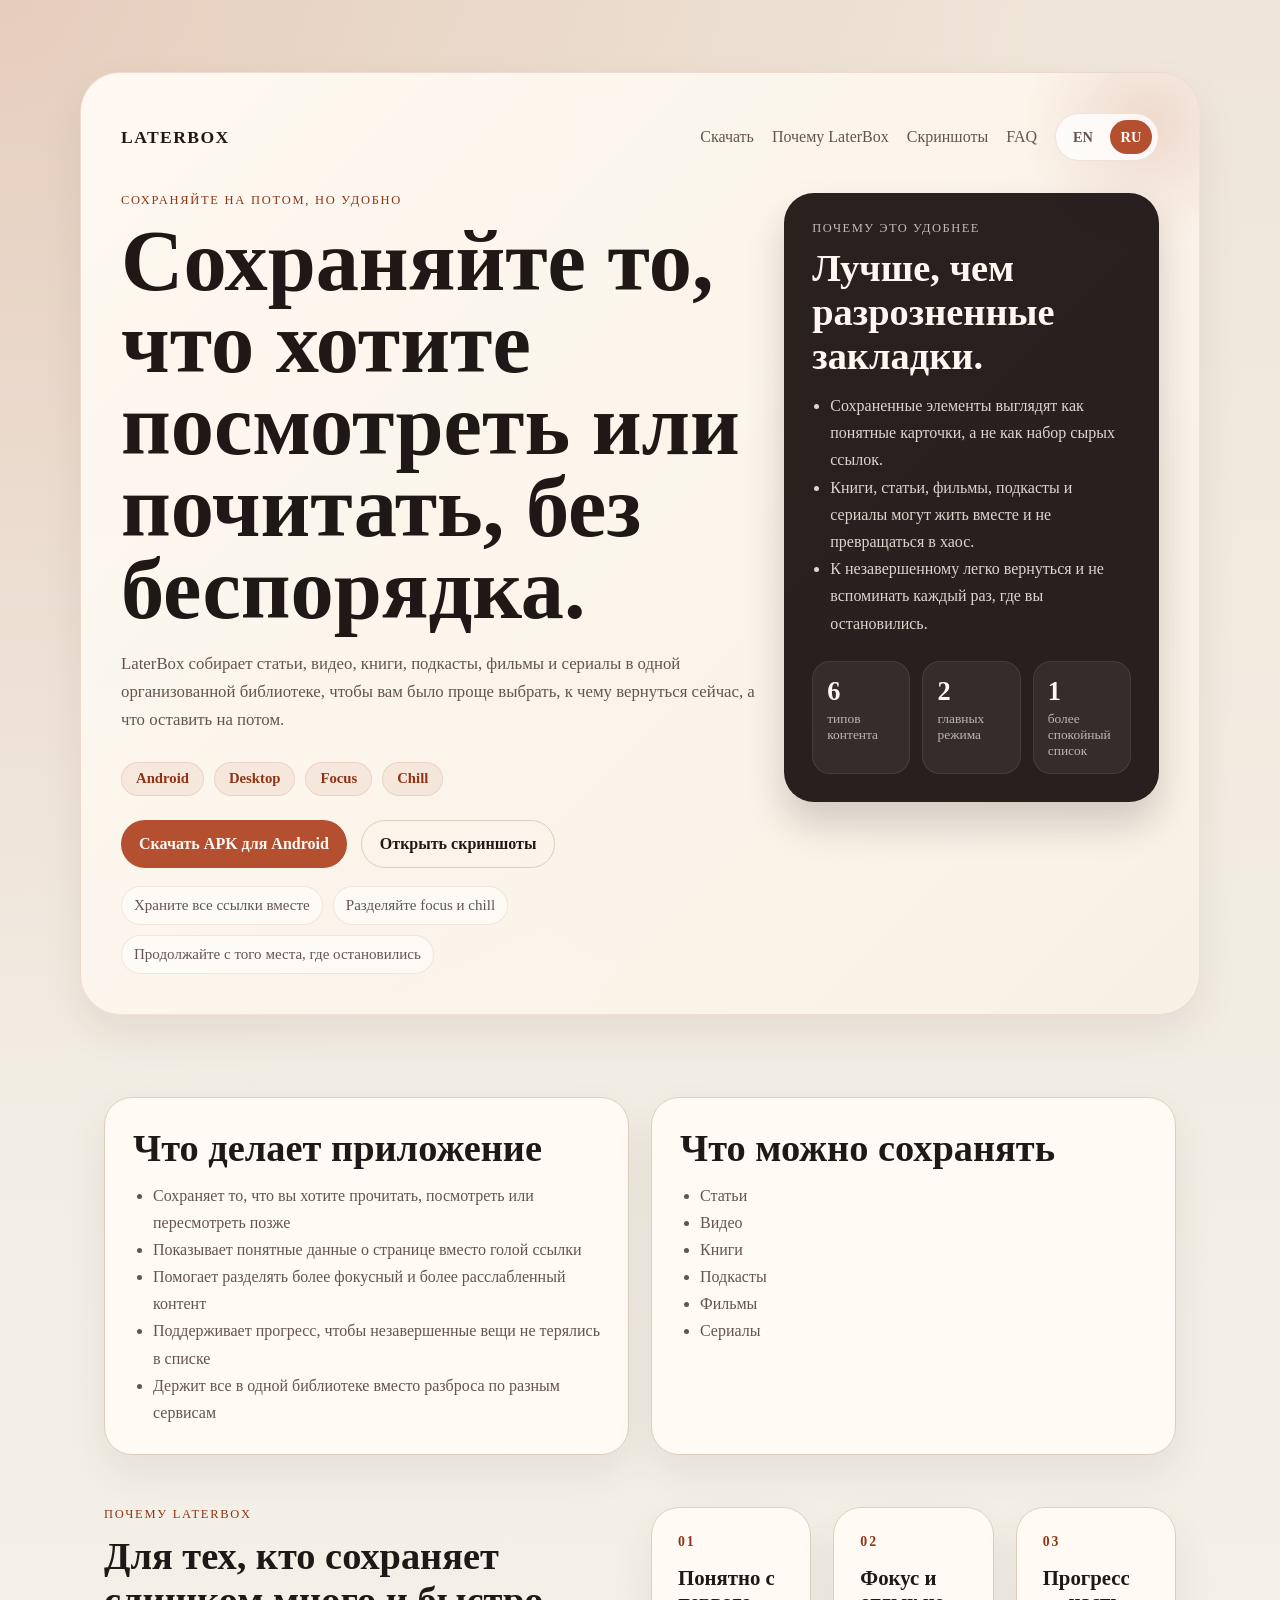
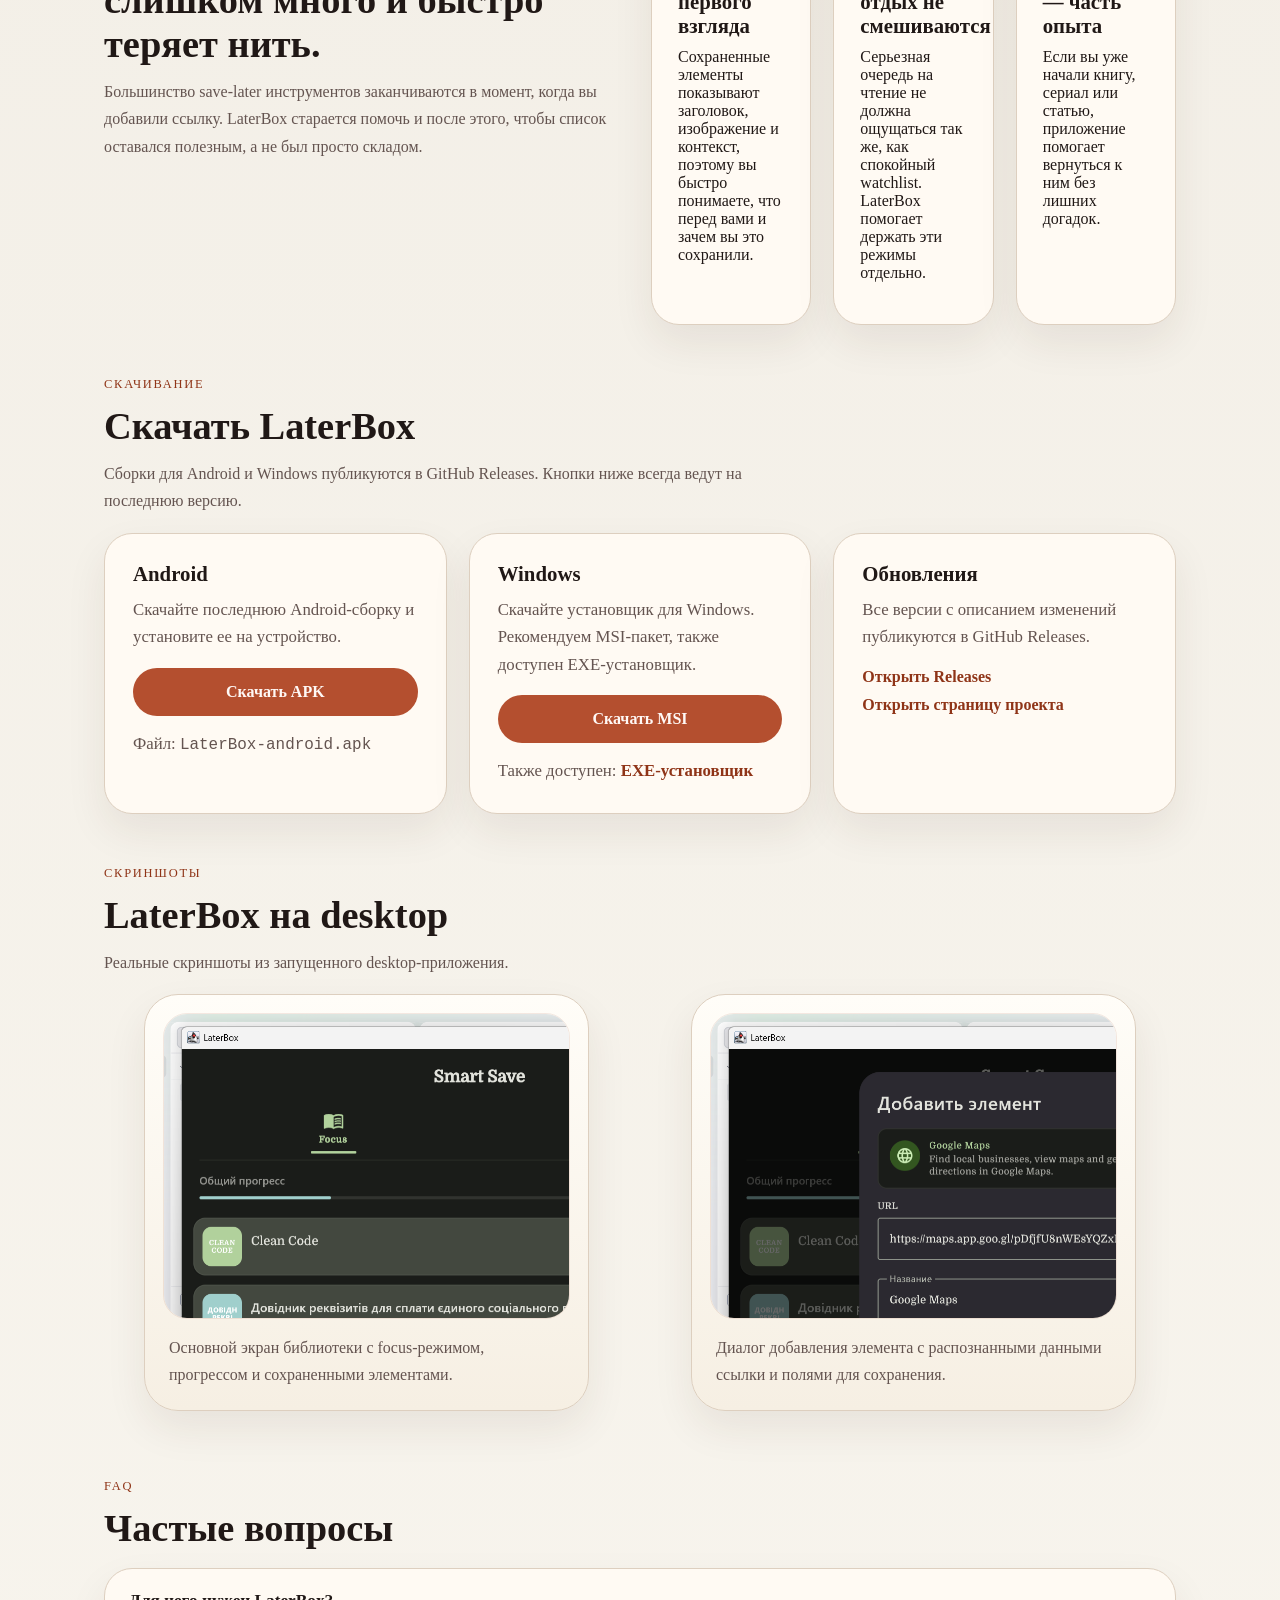
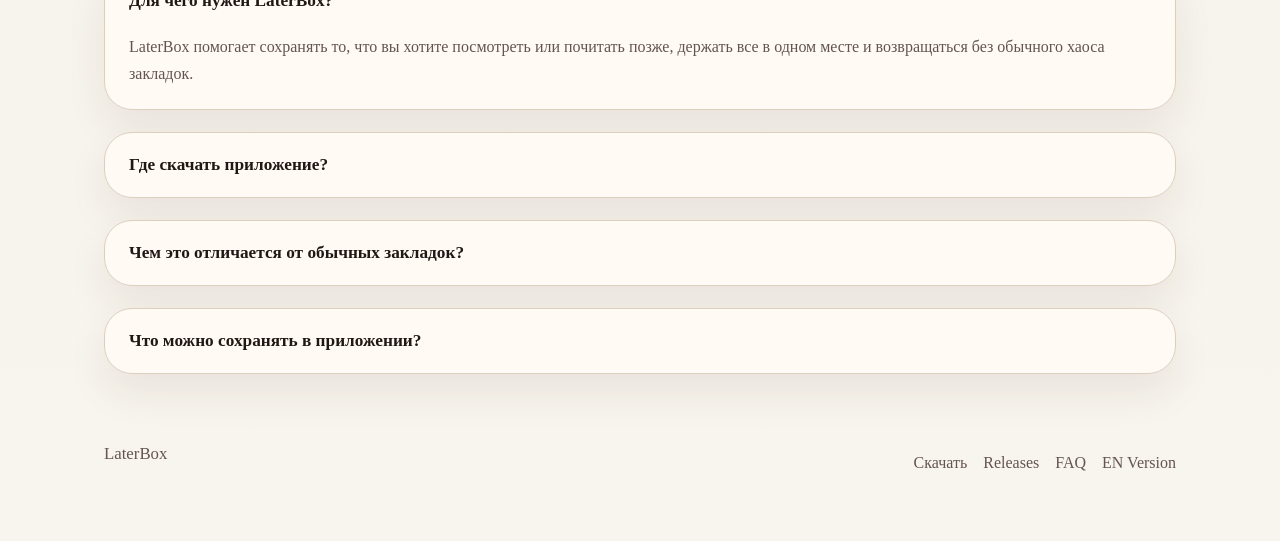
==== commit 5c2bf79a: "Move downloads to GitHub Releases and fix site URLs - Point site, sitemap and robots to keatmur.gith" ====
--- a/ru.html
+++ b/ru.html
@@ -19,18 +19,18 @@
         content="Сохраняйте ссылки на потом, держите все в порядке и продолжайте с того места, где остановились."
     >
     <meta property="og:type" content="website">
-    <meta property="og:url" content="https://keatmur.github.io/LaterBox/ru.html">
-    <meta property="og:image" content="https://keatmur.github.io/LaterBox/media/screenshots/laterbox-main-real.png">
+    <meta property="og:url" content="https://keatmur.github.io/laterBoxPR/ru.html">
+    <meta property="og:image" content="https://keatmur.github.io/laterBoxPR/media/screenshots/laterbox-main-real.png">
     <meta name="twitter:card" content="summary_large_image">
     <meta name="twitter:title" content="LaterBox">
     <meta
         name="twitter:description"
         content="Удобное приложение для сохранения того, что вы хотите посмотреть или почитать позже."
     >
-    <link rel="canonical" href="https://keatmur.github.io/LaterBox/ru.html">
-    <link rel="alternate" hreflang="en" href="https://keatmur.github.io/LaterBox/">
-    <link rel="alternate" hreflang="ru" href="https://keatmur.github.io/LaterBox/ru.html">
-    <link rel="alternate" hreflang="x-default" href="https://keatmur.github.io/LaterBox/">
+    <link rel="canonical" href="https://keatmur.github.io/laterBoxPR/ru.html">
+    <link rel="alternate" hreflang="en" href="https://keatmur.github.io/laterBoxPR/">
+    <link rel="alternate" hreflang="ru" href="https://keatmur.github.io/laterBoxPR/ru.html">
+    <link rel="alternate" hreflang="x-default" href="https://keatmur.github.io/laterBoxPR/">
     <link rel="stylesheet" href="./assets/styles.css">
 </head>
 <body>
@@ -67,7 +67,7 @@
                         <span class="pill">Chill</span>
                     </div>
                     <div class="hero__actions">
-                        <a class="button button--primary" href="./downloads/LaterBox-android-v1.1.apk" download>Скачать APK для Android</a>
+                        <a class="button button--primary" href="https://github.com/keatmur/laterBoxPR/releases/latest/download/LaterBox-android.apk">Скачать APK для Android</a>
                         <a class="button button--secondary" href="#screenshots">Открыть скриншоты</a>
                     </div>
                     <div class="hero__meta">
@@ -170,28 +170,29 @@
                 <p class="eyebrow">Скачивание</p>
                 <h2>Скачать LaterBox</h2>
                 <p class="section__lead">
-                    Android уже доступен. Публичные Windows-сборки будут появляться на странице Releases.
+                    Сборки для Android и Windows публикуются в GitHub Releases. Кнопки ниже всегда
+                    ведут на последнюю версию.
                 </p>
             </div>
             <div class="download-grid">
                 <article class="download-card">
                     <h3>Android</h3>
-                    <p>Скачайте актуальную Android-сборку прямо с этой страницы и установите ее на устройство.</p>
-                    <a class="button button--primary button--full" href="./downloads/LaterBox-android-v1.1.apk" download>Скачать APK</a>
-                    <p class="download-note">Текущий файл: <code>LaterBox-android-v1.1.apk</code></p>
+                    <p>Скачайте последнюю Android-сборку и установите ее на устройство.</p>
+                    <a class="button button--primary button--full" href="https://github.com/keatmur/laterBoxPR/releases/latest/download/LaterBox-android.apk">Скачать APK</a>
+                    <p class="download-note">Файл: <code>LaterBox-android.apk</code></p>
                 </article>
                 <article class="download-card">
                     <h3>Windows</h3>
-                    <p>Desktop-установщик пока не размещен на этой странице. Для первой публичной Windows-сборки используйте Releases.</p>
-                    <a class="button button--secondary button--full" href="https://github.com/keatmur/LaterBox/releases">Открыть Releases</a>
-                    <p class="download-note">Windows-пакет еще готовится.</p>
+                    <p>Скачайте установщик для Windows. Рекомендуем MSI-пакет, также доступен EXE-установщик.</p>
+                    <a class="button button--primary button--full" href="https://github.com/keatmur/laterBoxPR/releases/latest/download/LaterBox-windows.msi">Скачать MSI</a>
+                    <p class="download-note">Также доступен: <a class="text-link" href="https://github.com/keatmur/laterBoxPR/releases/latest/download/LaterBox-windows.exe">EXE-установщик</a></p>
                 </article>
                 <article class="download-card">
                     <h3>Обновления</h3>
-                    <p>GitHub Releases станет основным местом для новых сборок, установщиков и обновлений версий.</p>
+                    <p>Все версии с описанием изменений публикуются в GitHub Releases.</p>
                     <div class="download-links">
-                        <a class="text-link" href="https://github.com/keatmur/LaterBox/releases">Открыть Releases</a>
-                        <a class="text-link" href="https://github.com/keatmur/LaterBox">Открыть страницу проекта</a>
+                        <a class="text-link" href="https://github.com/keatmur/laterBoxPR/releases">Открыть Releases</a>
+                        <a class="text-link" href="https://github.com/keatmur/laterBoxPR">Открыть страницу проекта</a>
                     </div>
                 </article>
             </div>
@@ -233,8 +234,8 @@
                 <details class="faq-item">
                     <summary>Где скачать приложение?</summary>
                     <p>
-                        Текущий Android APK можно скачать прямо с этой страницы. Следующие публичные
-                        сборки также будут появляться на странице Releases.
+                        Используйте кнопки скачивания на этой странице или откройте Releases на GitHub,
+                        где лежат все версии Android APK и установщика для Windows.
                     </p>
                 </details>
                 <details class="faq-item">
@@ -258,7 +259,7 @@
         <p>LaterBox</p>
         <nav class="footer__nav">
             <a href="#downloads">Скачать</a>
-            <a href="https://github.com/keatmur/LaterBox/releases">Releases</a>
+            <a href="https://github.com/keatmur/laterBoxPR/releases">Releases</a>
             <a href="#faq">FAQ</a>
             <a href="./index.html">EN Version</a>
         </nav>
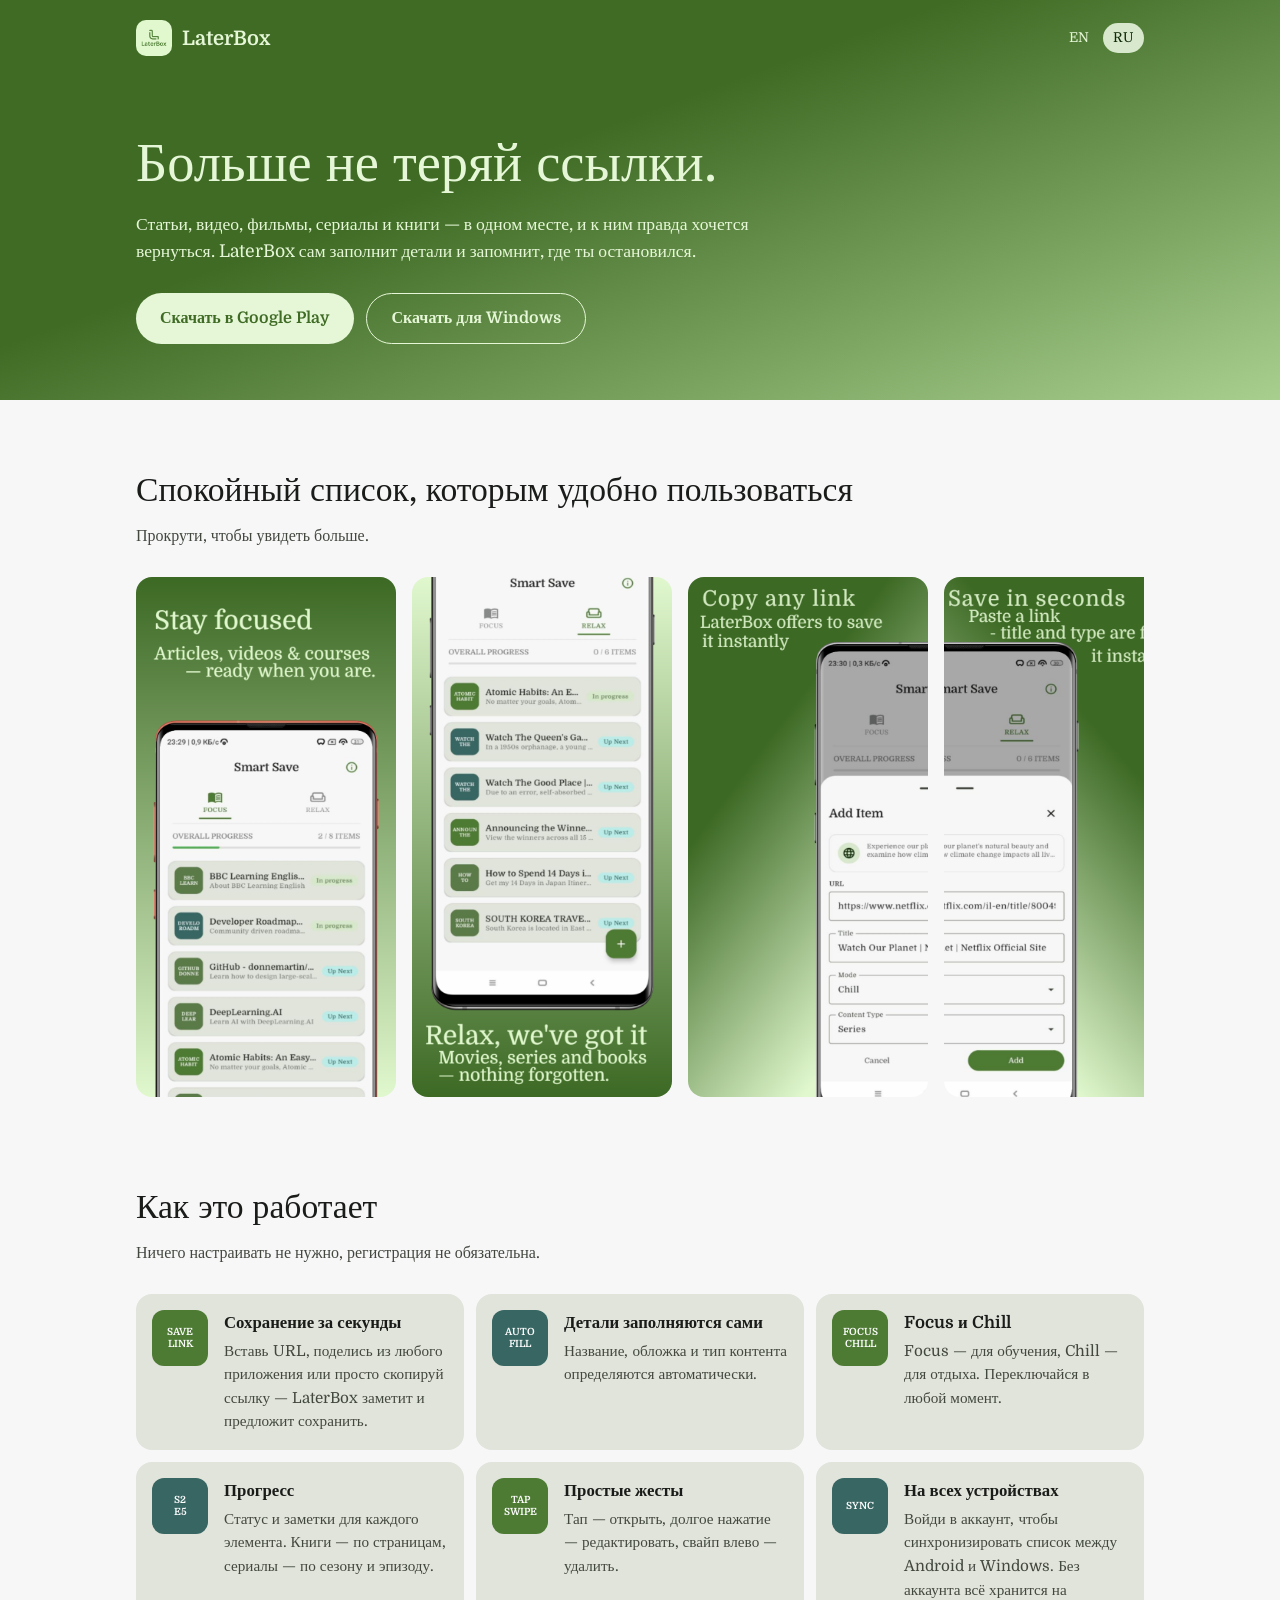
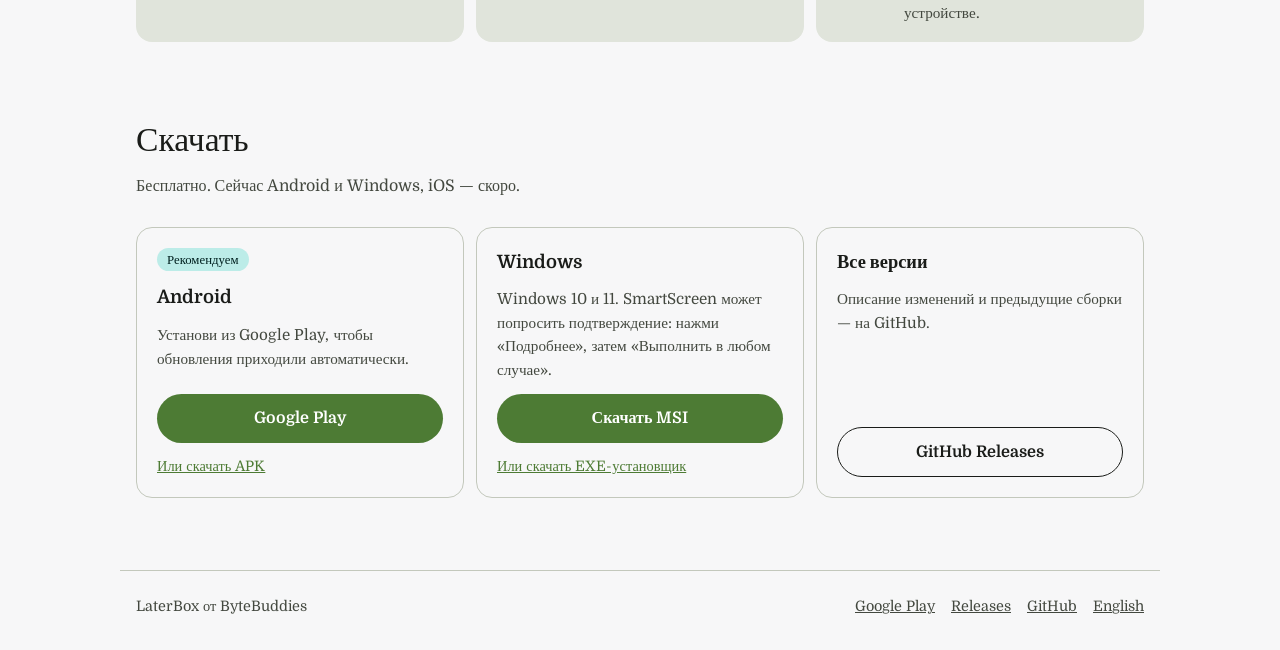
==== commit b22203c3: "Redesign the site: simpler layout in the app's style - Colors from the app theme (light and dark), D" ====
--- a/ru.html
+++ b/ru.html
@@ -3,265 +3,153 @@
 <head>
     <meta charset="utf-8">
     <meta name="viewport" content="width=device-width, initial-scale=1">
-    <title>LaterBox | Сохраняйте ссылки на потом без хаоса</title>
-    <meta
-        name="description"
-        content="LaterBox помогает сохранять статьи, видео, книги, подкасты, фильмы и сериалы в одном организованном месте, чтобы к ним действительно было удобно вернуться позже."
-    >
-    <meta
-        name="keywords"
-        content="LaterBox, watch later, read later, save links, reading list, watch list, Android app, desktop app"
-    >
-    <meta name="robots" content="index, follow">
-    <meta property="og:title" content="LaterBox">
-    <meta
-        property="og:description"
-        content="Сохраняйте ссылки на потом, держите все в порядке и продолжайте с того места, где остановились."
-    >
+    <title>LaterBox | Сохрани, прочти позже</title>
+    <meta name="description" content="LaterBox — простое приложение, чтобы сохранять ссылки на статьи, видео, фильмы, сериалы и книги, делить их на Focus и Chill и отслеживать прогресс.">
+    <meta name="theme-color" content="#4d7b34">
+    <meta property="og:title" content="LaterBox: Сохрани, прочти позже">
+    <meta property="og:description" content="Больше не теряй ссылки. Сохраняй, упорядочивай и возвращайся к тому, что хотел прочитать или посмотреть.">
     <meta property="og:type" content="website">
     <meta property="og:url" content="https://keatmur.github.io/laterBoxPR/ru.html">
-    <meta property="og:image" content="https://keatmur.github.io/laterBoxPR/media/screenshots/laterbox-main-real.png">
+    <meta property="og:image" content="https://keatmur.github.io/laterBoxPR/media/screenshots/focus.webp">
     <meta name="twitter:card" content="summary_large_image">
-    <meta name="twitter:title" content="LaterBox">
-    <meta
-        name="twitter:description"
-        content="Удобное приложение для сохранения того, что вы хотите посмотреть или почитать позже."
-    >
     <link rel="canonical" href="https://keatmur.github.io/laterBoxPR/ru.html">
     <link rel="alternate" hreflang="en" href="https://keatmur.github.io/laterBoxPR/">
     <link rel="alternate" hreflang="ru" href="https://keatmur.github.io/laterBoxPR/ru.html">
     <link rel="alternate" hreflang="x-default" href="https://keatmur.github.io/laterBoxPR/">
+    <link rel="icon" type="image/png" href="./assets/icon.png">
+    <link rel="preload" href="./assets/fonts/domine_regular.ttf" as="font" type="font/ttf" crossorigin>
     <link rel="stylesheet" href="./assets/styles.css">
 </head>
 <body>
     <header class="hero">
-        <div class="hero__content">
-            <div class="topbar">
-                <a class="brand" href="#top">LaterBox</a>
-                <div class="topbar__right">
-                    <nav class="topbar__nav">
-                        <a href="#downloads">Скачать</a>
-                        <a href="#why">Почему LaterBox</a>
-                        <a href="#screenshots">Скриншоты</a>
-                        <a href="#faq">FAQ</a>
-                    </nav>
-                    <div class="lang-switch" aria-label="Переключение языка">
-                        <a class="lang-switch__link" href="./index.html">EN</a>
-                        <a class="lang-switch__link lang-switch__link--active" href="./ru.html">RU</a>
-                    </div>
-                </div>
-            </div>
-            <div class="hero__layout" id="top">
-                <div class="hero__copy">
-                    <p class="eyebrow">Сохраняйте на потом, но удобно</p>
-                    <h1>Сохраняйте то, что хотите посмотреть или почитать, без беспорядка.</h1>
-                    <p class="hero__lead">
-                        LaterBox собирает статьи, видео, книги, подкасты, фильмы и сериалы в
-                        одной организованной библиотеке, чтобы вам было проще выбрать, к чему
-                        вернуться сейчас, а что оставить на потом.
-                    </p>
-                    <div class="hero__pillbar">
-                        <span class="pill">Android</span>
-                        <span class="pill">Desktop</span>
-                        <span class="pill">Focus</span>
-                        <span class="pill">Chill</span>
-                    </div>
-                    <div class="hero__actions">
-                        <a class="button button--primary" href="https://github.com/keatmur/laterBoxPR/releases/latest/download/LaterBox-android.apk">Скачать APK для Android</a>
-                        <a class="button button--secondary" href="#screenshots">Открыть скриншоты</a>
-                    </div>
-                    <div class="hero__meta">
-                        <span>Храните все ссылки вместе</span>
-                        <span>Разделяйте focus и chill</span>
-                        <span>Продолжайте с того места, где остановились</span>
-                    </div>
-                </div>
-                <aside class="hero__panel">
-                    <p class="panel__eyebrow">Почему это удобнее</p>
-                    <h2>Лучше, чем разрозненные закладки.</h2>
-                    <ul class="panel__list">
-                        <li>Сохраненные элементы выглядят как понятные карточки, а не как набор сырых ссылок.</li>
-                        <li>Книги, статьи, фильмы, подкасты и сериалы могут жить вместе и не превращаться в хаос.</li>
-                        <li>К незавершенному легко вернуться и не вспоминать каждый раз, где вы остановились.</li>
-                    </ul>
-                    <div class="panel__stats">
-                        <div class="stat">
-                            <strong>6</strong>
-                            <span>типов контента</span>
-                        </div>
-                        <div class="stat">
-                            <strong>2</strong>
-                            <span>главных режима</span>
-                        </div>
-                        <div class="stat">
-                            <strong>1</strong>
-                            <span>более спокойный список</span>
-                        </div>
-                    </div>
-                </aside>
+        <div class="container header">
+            <a class="brand" href="./ru.html">
+                <img src="./assets/icon.png" alt="" width="36" height="36">
+                LaterBox
+            </a>
+            <nav class="lang" aria-label="Язык">
+                <a href="./" hreflang="en">EN</a>
+                <a href="./ru.html" aria-current="page">RU</a>
+            </nav>
+        </div>
+        <div class="container hero__inner">
+            <h1>Больше не теряй ссылки.</h1>
+            <p>
+                Статьи, видео, фильмы, сериалы и книги — в одном месте, и к ним правда хочется
+                вернуться. LaterBox сам заполнит детали и запомнит, где ты остановился.
+            </p>
+            <div class="actions">
+                <a class="button button--primary" href="https://play.google.com/store/apps/details?id=group.byte.buddies.laterbox&amp;hl=ru">Скачать в Google Play</a>
+                <a class="button button--outline" href="#download">Скачать для Windows</a>
             </div>
         </div>
     </header>
 
-    <main>
-        <section class="section section--grid">
-            <div class="card">
-                <h2>Что делает приложение</h2>
-                <ul>
-                    <li>Сохраняет то, что вы хотите прочитать, посмотреть или пересмотреть позже</li>
-                    <li>Показывает понятные данные о странице вместо голой ссылки</li>
-                    <li>Помогает разделять более фокусный и более расслабленный контент</li>
-                    <li>Поддерживает прогресс, чтобы незавершенные вещи не терялись в списке</li>
-                    <li>Держит все в одной библиотеке вместо разброса по разным сервисам</li>
-                </ul>
-            </div>
-            <div class="card">
-                <h2>Что можно сохранять</h2>
-                <ul>
-                    <li>Статьи</li>
-                    <li>Видео</li>
-                    <li>Книги</li>
-                    <li>Подкасты</li>
-                    <li>Фильмы</li>
-                    <li>Сериалы</li>
-                </ul>
-            </div>
-        </section>
-
-        <section class="section section--grid section--offset" id="why">
-            <div class="section__intro">
-                <p class="eyebrow">Почему LaterBox</p>
-                <h2>Для тех, кто сохраняет слишком много и быстро теряет нить.</h2>
-                <p class="section__lead">
-                    Большинство save-later инструментов заканчиваются в момент, когда вы добавили ссылку.
-                    LaterBox старается помочь и после этого, чтобы список оставался полезным, а не был просто складом.
-                </p>
-            </div>
-            <div class="why-grid">
-                <article class="why-card">
-                    <p class="why-card__index">01</p>
-                    <h3>Понятно с первого взгляда</h3>
-                    <p>
-                        Сохраненные элементы показывают заголовок, изображение и контекст, поэтому
-                        вы быстро понимаете, что перед вами и зачем вы это сохранили.
-                    </p>
-                </article>
-                <article class="why-card">
-                    <p class="why-card__index">02</p>
-                    <h3>Фокус и отдых не смешиваются</h3>
-                    <p>
-                        Серьезная очередь на чтение не должна ощущаться так же, как спокойный watchlist.
-                        LaterBox помогает держать эти режимы отдельно.
-                    </p>
-                </article>
-                <article class="why-card">
-                    <p class="why-card__index">03</p>
-                    <h3>Прогресс — часть опыта</h3>
-                    <p>
-                        Если вы уже начали книгу, сериал или статью, приложение помогает вернуться
-                        к ним без лишних догадок.
-                    </p>
-                </article>
-            </div>
-        </section>
-
-        <section class="section" id="downloads">
-            <div class="section__header">
-                <p class="eyebrow">Скачивание</p>
-                <h2>Скачать LaterBox</h2>
-                <p class="section__lead">
-                    Сборки для Android и Windows публикуются в GitHub Releases. Кнопки ниже всегда
-                    ведут на последнюю версию.
-                </p>
-            </div>
-            <div class="download-grid">
-                <article class="download-card">
-                    <h3>Android</h3>
-                    <p>Скачайте последнюю Android-сборку и установите ее на устройство.</p>
-                    <a class="button button--primary button--full" href="https://github.com/keatmur/laterBoxPR/releases/latest/download/LaterBox-android.apk">Скачать APK</a>
-                    <p class="download-note">Файл: <code>LaterBox-android.apk</code></p>
-                </article>
-                <article class="download-card">
-                    <h3>Windows</h3>
-                    <p>Скачайте установщик для Windows. Рекомендуем MSI-пакет, также доступен EXE-установщик.</p>
-                    <a class="button button--primary button--full" href="https://github.com/keatmur/laterBoxPR/releases/latest/download/LaterBox-windows.msi">Скачать MSI</a>
-                    <p class="download-note">Также доступен: <a class="text-link" href="https://github.com/keatmur/laterBoxPR/releases/latest/download/LaterBox-windows.exe">EXE-установщик</a></p>
-                </article>
-                <article class="download-card">
-                    <h3>Обновления</h3>
-                    <p>Все версии с описанием изменений публикуются в GitHub Releases.</p>
-                    <div class="download-links">
-                        <a class="text-link" href="https://github.com/keatmur/laterBoxPR/releases">Открыть Releases</a>
-                        <a class="text-link" href="https://github.com/keatmur/laterBoxPR">Открыть страницу проекта</a>
-                    </div>
-                </article>
-            </div>
-        </section>
-
-        <section class="section" id="screenshots">
-            <div class="section__header">
-                <p class="eyebrow">Скриншоты</p>
-                <h2>LaterBox на desktop</h2>
-                <p class="section__lead">
-                    Реальные скриншоты из запущенного desktop-приложения.
-                </p>
-            </div>
-            <div class="screenshot-grid">
-                <figure class="screenshot-card">
-                    <img src="./media/screenshots/laterbox-main-real.png" alt="Главный экран LaterBox на desktop">
-                    <figcaption>Основной экран библиотеки с focus-режимом, прогрессом и сохраненными элементами.</figcaption>
+    <main class="container">
+        <section class="section" aria-labelledby="screens-title">
+            <h2 id="screens-title">Спокойный список, которым удобно пользоваться</h2>
+            <p class="section__lead">Прокрути, чтобы увидеть больше.</p>
+            <div class="shots" tabindex="0" aria-label="Скриншоты">
+                <figure class="shot">
+                    <img src="./media/screenshots/focus.webp" width="678" height="1357" alt="Вкладка Focus со статьями, курсами и прогрессом" loading="lazy">
                 </figure>
-                <figure class="screenshot-card">
-                    <img src="./media/screenshots/laterbox-modal-real.png" alt="Диалог добавления элемента в LaterBox на desktop">
-                    <figcaption>Диалог добавления элемента с распознанными данными ссылки и полями для сохранения.</figcaption>
+                <figure class="shot">
+                    <img src="./media/screenshots/relax.webp" width="678" height="1357" alt="Вкладка Chill с фильмами, сериалами и книгами" loading="lazy">
+                </figure>
+                <figure class="shot">
+                    <img src="./media/screenshots/copy-link-left.webp" width="652" height="1412" alt="Скопированную ссылку предлагается сохранить" loading="lazy">
+                </figure>
+                <figure class="shot">
+                    <img src="./media/screenshots/copy-link-right.webp" width="652" height="1412" alt="Название и тип заполняются автоматически" loading="lazy">
+                </figure>
+                <figure class="shot">
+                    <img src="./media/screenshots/track.webp" width="652" height="1412" alt="Редактирование статуса, сезона, эпизода и заметок" loading="lazy">
                 </figure>
             </div>
         </section>
 
-        <section class="section" id="faq">
-            <div class="section__header">
-                <p class="eyebrow">FAQ</p>
-                <h2>Частые вопросы</h2>
-            </div>
-            <div class="faq-list">
-                <details class="faq-item" open>
-                    <summary>Для чего нужен LaterBox?</summary>
-                    <p>
-                        LaterBox помогает сохранять то, что вы хотите посмотреть или почитать позже,
-                        держать все в одном месте и возвращаться без обычного хаоса закладок.
-                    </p>
-                </details>
-                <details class="faq-item">
-                    <summary>Где скачать приложение?</summary>
-                    <p>
-                        Используйте кнопки скачивания на этой странице или откройте Releases на GitHub,
-                        где лежат все версии Android APK и установщика для Windows.
-                    </p>
-                </details>
-                <details class="faq-item">
-                    <summary>Чем это отличается от обычных закладок?</summary>
-                    <p>
-                        LaterBox рассчитан именно на контент, к которому вы действительно хотите
-                        вернуться, с более понятной организацией, типами контента и поддержкой прогресса.
-                    </p>
-                </details>
-                <details class="faq-item">
-                    <summary>Что можно сохранять в приложении?</summary>
-                    <p>
-                        Статьи, видео, книги, подкасты, фильмы и сериалы.
-                    </p>
-                </details>
+        <section class="section" aria-labelledby="features-title">
+            <h2 id="features-title">Как это работает</h2>
+            <p class="section__lead">Ничего настраивать не нужно, регистрация не обязательна.</p>
+            <ul class="features">
+                <li class="feature">
+                    <span class="feature__tile" aria-hidden="true">Save<br>link</span>
+                    <div>
+                        <h3>Сохранение за секунды</h3>
+                        <p>Вставь URL, поделись из любого приложения или просто скопируй ссылку — LaterBox заметит и предложит сохранить.</p>
+                    </div>
+                </li>
+                <li class="feature">
+                    <span class="feature__tile" aria-hidden="true">Auto<br>fill</span>
+                    <div>
+                        <h3>Детали заполняются сами</h3>
+                        <p>Название, обложка и тип контента определяются автоматически.</p>
+                    </div>
+                </li>
+                <li class="feature">
+                    <span class="feature__tile" aria-hidden="true">Focus<br>Chill</span>
+                    <div>
+                        <h3>Focus и Chill</h3>
+                        <p>Focus — для обучения, Chill — для отдыха. Переключайся в любой момент.</p>
+                    </div>
+                </li>
+                <li class="feature">
+                    <span class="feature__tile" aria-hidden="true">S2<br>E5</span>
+                    <div>
+                        <h3>Прогресс</h3>
+                        <p>Статус и заметки для каждого элемента. Книги — по страницам, сериалы — по сезону и эпизоду.</p>
+                    </div>
+                </li>
+                <li class="feature">
+                    <span class="feature__tile" aria-hidden="true">Tap<br>Swipe</span>
+                    <div>
+                        <h3>Простые жесты</h3>
+                        <p>Тап — открыть, долгое нажатие — редактировать, свайп влево — удалить.</p>
+                    </div>
+                </li>
+                <li class="feature">
+                    <span class="feature__tile" aria-hidden="true">Sync</span>
+                    <div>
+                        <h3>На всех устройствах</h3>
+                        <p>Войди в аккаунт, чтобы синхронизировать список между Android и Windows. Без аккаунта всё хранится на устройстве.</p>
+                    </div>
+                </li>
+            </ul>
+        </section>
+
+        <section class="section" id="download" aria-labelledby="download-title">
+            <h2 id="download-title">Скачать</h2>
+            <p class="section__lead">Бесплатно. Сейчас Android и Windows, iOS — скоро.</p>
+            <div class="downloads">
+                <article class="download">
+                    <span class="chip">Рекомендуем</span>
+                    <h3>Android</h3>
+                    <p>Установи из Google Play, чтобы обновления приходили автоматически.</p>
+                    <a class="button button--primary" href="https://play.google.com/store/apps/details?id=group.byte.buddies.laterbox&amp;hl=ru">Google Play</a>
+                    <a class="text-link" href="https://github.com/keatmur/laterBoxPR/releases/latest/download/LaterBox-android.apk">Или скачать APK</a>
+                </article>
+                <article class="download">
+                    <h3>Windows</h3>
+                    <p>Windows 10 и 11. SmartScreen может попросить подтверждение: нажми «Подробнее», затем «Выполнить в любом случае».</p>
+                    <a class="button button--primary" href="https://github.com/keatmur/laterBoxPR/releases/latest/download/LaterBox-windows.msi">Скачать MSI</a>
+                    <a class="text-link" href="https://github.com/keatmur/laterBoxPR/releases/latest/download/LaterBox-windows.exe">Или скачать EXE-установщик</a>
+                </article>
+                <article class="download">
+                    <h3>Все версии</h3>
+                    <p>Описание изменений и предыдущие сборки — на GitHub.</p>
+                    <a class="button button--outline" href="https://github.com/keatmur/laterBoxPR/releases">GitHub Releases</a>
+                </article>
             </div>
         </section>
     </main>
 
-    <footer class="footer">
-        <p>LaterBox</p>
-        <nav class="footer__nav">
-            <a href="#downloads">Скачать</a>
+    <footer class="container footer">
+        <span>LaterBox от ByteBuddies</span>
+        <nav aria-label="Ссылки">
+            <a href="https://play.google.com/store/apps/details?id=group.byte.buddies.laterbox&amp;hl=ru">Google Play</a>
             <a href="https://github.com/keatmur/laterBoxPR/releases">Releases</a>
-            <a href="#faq">FAQ</a>
-            <a href="./index.html">EN Version</a>
+            <a href="https://github.com/keatmur/laterBoxPR">GitHub</a>
+            <a href="./" hreflang="en">English</a>
         </nav>
     </footer>
 </body>
--- a/assets/styles.css
+++ b/assets/styles.css
@@ -1,16 +1,58 @@
+/* Colors and font follow the app theme (composeApp/.../theme/Color.kt, Type.kt). */
+
+@font-face {
+    font-family: "Domine";
+    src: url("./fonts/domine_regular.ttf") format("truetype");
+    font-weight: 400;
+    font-display: swap;
+}
+
+@font-face {
+    font-family: "Domine";
+    src: url("./fonts/domine_bold.ttf") format("truetype");
+    font-weight: 700;
+    font-display: swap;
+}
+
 :root {
-    --bg: #f3efe7;
-    --surface: #fffaf3;
-    --surface-strong: #f7f0e5;
-    --text: #201816;
-    --muted: #645450;
-    --line: #ddcfbf;
-    --accent: #b44f2f;
-    --accent-strong: #8f3417;
-    --shadow: 0 18px 40px rgba(65, 36, 24, 0.08);
-    --radius-lg: 28px;
-    --radius-md: 18px;
-    --max-width: 1120px;
+    --primary: #4d7b34;
+    --on-primary: #ffffff;
+    --primary-container: #d7e8cd;
+    --on-primary-container: #0f2a06;
+    --tertiary-container: #bcece8;
+    --on-tertiary-container: #00201f;
+    --background: #f7f7f8;
+    --on-background: #1a1c19;
+    --surface-variant: #e0e4db;
+    --on-surface-variant: #43483f;
+    --outline-variant: #c3c8bc;
+    --hero-from: #3f6b25;
+    --hero-to: #a9cf8e;
+    --on-hero: #e6f7d7;
+
+    --radius: 16px;
+    --max-width: 1040px;
+    color-scheme: light;
+}
+
+@media (prefers-color-scheme: dark) {
+    :root {
+        --primary: #b1d19c;
+        --on-primary: #1c3d0a;
+        --primary-container: #335620;
+        --on-primary-container: #ccedb6;
+        --tertiary-container: #1f4e4c;
+        --on-tertiary-container: #bcece8;
+        --background: #1a1c19;
+        --on-background: #e2e3dc;
+        --surface-variant: #2c3029;
+        --on-surface-variant: #c3c8bc;
+        --outline-variant: #43483f;
+        --hero-from: #1f3a12;
+        --hero-to: #335620;
+        --on-hero: #ccedb6;
+        color-scheme: dark;
+    }
 }
 
 * {
@@ -23,16 +65,15 @@
 
 body {
     margin: 0;
-    font-family: Georgia, "Times New Roman", serif;
-    color: var(--text);
-    background:
-        radial-gradient(circle at top left, rgba(180, 79, 47, 0.16), transparent 28%),
-        linear-gradient(180deg, #efe6d9 0%, var(--bg) 36%, #f8f5ee 100%);
+    font-family: "Domine", Georgia, serif;
+    line-height: 1.55;
+    color: var(--on-background);
+    background: var(--background);
 }
 
 img {
     display: block;
-    width: 100%;
+    max-width: 100%;
     height: auto;
 }
 
@@ -40,285 +81,90 @@
     color: inherit;
 }
 
-code {
-    font-family: "Courier New", monospace;
-    font-size: 0.95em;
-}
-
-.hero,
-.section,
-.footer {
-    padding-left: 24px;
-    padding-right: 24px;
-}
-
-.hero__content,
-.section,
-.footer {
+.container {
     max-width: var(--max-width);
     margin: 0 auto;
-}
-
-.hero {
-    padding-top: 72px;
-    padding-bottom: 56px;
-}
-
-.hero__content {
-    background: linear-gradient(135deg, rgba(255, 250, 243, 0.94), rgba(247, 240, 229, 0.96));
-    border: 1px solid rgba(143, 52, 23, 0.12);
-    border-radius: 40px;
-    padding: 40px;
-    box-shadow: var(--shadow);
-    position: relative;
-    overflow: hidden;
-}
-
-.hero__content::after {
-    content: "";
-    position: absolute;
-    right: -80px;
-    top: -80px;
-    width: 260px;
-    height: 260px;
-    border-radius: 50%;
-    background: radial-gradient(circle, rgba(180, 79, 47, 0.16), transparent 68%);
-    pointer-events: none;
-}
-
-.topbar {
+    padding: 0 16px;
+}
+
+/* Header */
+
+.header {
     display: flex;
     align-items: center;
     justify-content: space-between;
-    gap: 20px;
-    margin-bottom: 32px;
-    position: relative;
-    z-index: 1;
-}
-
-.brand,
-.topbar__nav a {
+    gap: 16px;
+    padding-top: 20px;
+    padding-bottom: 20px;
+}
+
+.brand {
+    display: flex;
+    align-items: center;
+    gap: 10px;
+    font-size: 1.25rem;
+    font-weight: 700;
     text-decoration: none;
 }
 
-.brand {
-    font-size: 1.1rem;
-    font-weight: 700;
-    letter-spacing: 0.08em;
-    text-transform: uppercase;
-}
-
-.topbar__nav {
-    display: flex;
-    flex-wrap: wrap;
-    gap: 18px;
-}
-
-.topbar__right {
-    display: flex;
-    align-items: center;
-    gap: 18px;
-}
-
-.topbar__nav a {
-    color: var(--muted);
-}
-
-.lang-switch {
-    display: inline-flex;
-    align-items: center;
-    gap: 6px;
-    padding: 6px;
-    border-radius: 999px;
-    background: rgba(255, 255, 255, 0.78);
-    border: 1px solid rgba(143, 52, 23, 0.12);
-}
-
-.lang-switch__link {
-    min-width: 42px;
-    min-height: 34px;
-    display: inline-flex;
-    align-items: center;
-    justify-content: center;
+.brand img {
+    width: 36px;
+    height: 36px;
+    border-radius: 10px;
+}
+
+.lang {
+    display: flex;
+    gap: 4px;
+    font-size: 0.85rem;
+}
+
+.lang a {
+    padding: 4px 10px;
     border-radius: 999px;
     text-decoration: none;
-    color: var(--muted);
-    font-size: 0.9rem;
-    font-weight: 700;
-}
-
-.lang-switch__link--active {
-    background: var(--accent);
-    color: #fff8f5;
-}
-
-.hero__layout {
-    display: grid;
-    grid-template-columns: minmax(0, 1.45fr) minmax(280px, 0.85fr);
-    gap: 24px;
-    align-items: start;
-    position: relative;
-    z-index: 1;
-}
-
-.hero__copy,
-.hero__panel {
-    min-width: 0;
-}
-
-.eyebrow {
-    margin: 0 0 12px;
-    text-transform: uppercase;
-    letter-spacing: 0.14em;
-    font-size: 0.78rem;
-    color: var(--accent-strong);
-}
-
-h1,
-h2,
-h3,
-p,
-ul,
-figure {
-    margin-top: 0;
-}
-
-h1 {
-    font-size: clamp(2.8rem, 7vw, 5.4rem);
-    line-height: 0.95;
-    margin-bottom: 20px;
-}
-
-h2 {
-    font-size: clamp(1.7rem, 3vw, 2.4rem);
-    margin-bottom: 12px;
-}
-
-h3 {
-    font-size: 1.3rem;
-    margin-bottom: 10px;
-}
-
-.hero__lead,
-.card p,
-.download-card p,
-.footer p {
-    color: var(--muted);
-    line-height: 1.65;
-    font-size: 1.05rem;
-}
-
-.hero__lead {
-    max-width: 760px;
-    margin-bottom: 28px;
-}
-
-.hero__actions {
+    color: var(--on-surface-variant);
+}
+
+.hero .lang a {
+    color: var(--on-hero);
+}
+
+.lang a[aria-current="page"] {
+    background: var(--primary-container);
+    color: var(--on-primary-container);
+}
+
+/* Hero */
+
+.hero {
+    color: var(--on-hero);
+    background: linear-gradient(160deg, var(--hero-from) 0%, var(--hero-from) 40%, var(--hero-to) 100%);
+}
+
+.hero__inner {
+    padding-top: 56px;
+    padding-bottom: 56px;
+}
+
+.hero h1 {
+    margin: 0 0 16px;
+    max-width: 16ch;
+    font-size: clamp(2.1rem, 6vw, 3.4rem);
+    font-weight: 400;
+    line-height: 1.15;
+}
+
+.hero p {
+    margin: 0 0 28px;
+    max-width: 52ch;
+    font-size: 1.1rem;
+}
+
+.actions {
     display: flex;
     flex-wrap: wrap;
-    gap: 14px;
-    margin-bottom: 18px;
-}
-
-.hero__pillbar,
-.hero__meta {
-    display: flex;
-    flex-wrap: wrap;
-    gap: 10px;
-}
-
-.hero__pillbar {
-    margin-bottom: 24px;
-}
-
-.hero__meta {
-    color: var(--muted);
-    font-size: 0.94rem;
-}
-
-.hero__meta span {
-    padding: 10px 12px;
-    background: rgba(255, 255, 255, 0.56);
-    border: 1px solid rgba(143, 52, 23, 0.1);
-    border-radius: 999px;
-}
-
-.pill {
-    display: inline-flex;
-    align-items: center;
-    min-height: 34px;
-    padding: 0 14px;
-    border-radius: 999px;
-    background: rgba(180, 79, 47, 0.08);
-    color: var(--accent-strong);
-    border: 1px solid rgba(180, 79, 47, 0.14);
-    font-size: 0.92rem;
-    font-weight: 700;
-}
-
-.hero__panel {
-    background: rgba(32, 24, 22, 0.96);
-    color: #fff7f0;
-    border-radius: 30px;
-    padding: 28px;
-    box-shadow: 0 22px 38px rgba(32, 24, 22, 0.18);
-}
-
-.panel__eyebrow {
-    color: rgba(255, 248, 240, 0.72);
-    text-transform: uppercase;
-    letter-spacing: 0.12em;
-    font-size: 0.78rem;
-    margin: 0 0 10px;
-}
-
-.hero__panel h2 {
-    margin-bottom: 14px;
-}
-
-.panel__list {
-    margin: 0 0 24px;
-    padding-left: 18px;
-    color: rgba(255, 248, 240, 0.84);
-    line-height: 1.7;
-}
-
-.panel__stats {
-    display: grid;
-    grid-template-columns: repeat(3, minmax(0, 1fr));
-    gap: 12px;
-}
-
-.stat {
-    padding: 14px;
-    border-radius: 18px;
-    background: rgba(255, 255, 255, 0.06);
-    border: 1px solid rgba(255, 255, 255, 0.08);
-}
-
-.stat strong,
-.stat span {
-    display: block;
-}
-
-.stat strong {
-    font-size: 1.65rem;
-    margin-bottom: 4px;
-}
-
-.stat span {
-    color: rgba(255, 248, 240, 0.68);
-    font-size: 0.84rem;
-}
-
-.button,
-.text-link {
-    transition: transform 140ms ease, opacity 140ms ease, background-color 140ms ease;
-}
-
-.button:hover,
-.text-link:hover {
-    transform: translateY(-1px);
+    gap: 12px;
 }
 
 .button {
@@ -326,262 +172,200 @@
     align-items: center;
     justify-content: center;
     min-height: 48px;
-    padding: 0 18px;
+    padding: 12px 24px;
     border-radius: 999px;
-    text-decoration: none;
-    font-weight: 700;
-}
-
-.button--primary {
-    background: var(--accent);
-    color: #fff8f5;
-}
-
-.button--secondary {
-    background: transparent;
-    color: var(--text);
-    border: 1px solid var(--line);
-}
-
-.button--full {
-    width: 100%;
-}
-
-.section {
-    padding-top: 26px;
-    padding-bottom: 26px;
-}
-
-.section__header {
-    margin-bottom: 18px;
-}
-
-.section__intro {
-    align-self: start;
-}
-
-.section__lead {
-    color: var(--muted);
-    line-height: 1.7;
-    max-width: 720px;
-}
-
-.section--grid {
-    display: grid;
-    grid-template-columns: repeat(2, minmax(0, 1fr));
-    gap: 22px;
-}
-
-.section--offset {
-    align-items: start;
-}
-
-.card,
-.download-card,
-.image-card,
-.why-card,
-.faq-item,
-.callout {
-    background: var(--surface);
-    border: 1px solid var(--line);
-    border-radius: var(--radius-lg);
-    box-shadow: var(--shadow);
-}
-
-.card,
-.download-card {
-    padding: 28px;
-}
-
-.card ul,
-.download-card ul {
-    padding-left: 20px;
-    margin-bottom: 0;
-    color: var(--muted);
-    line-height: 1.7;
-}
-
-.download-grid,
-.image-grid,
-.why-grid,
-.faq-list,
-.screenshot-grid {
-    display: grid;
-    gap: 22px;
-}
-
-.download-grid {
-    grid-template-columns: repeat(3, minmax(0, 1fr));
-}
-
-.image-grid {
-    grid-template-columns: repeat(2, minmax(0, 1fr));
-}
-
-.why-grid {
-    grid-template-columns: repeat(3, minmax(0, 1fr));
-}
-
-.screenshot-grid {
-    grid-template-columns: repeat(2, minmax(0, 1fr));
-}
-
-.why-card {
-    padding: 26px;
-    position: relative;
-    overflow: hidden;
-}
-
-.why-card__index {
-    font-size: 0.86rem;
-    font-weight: 700;
-    letter-spacing: 0.14em;
-    color: var(--accent-strong);
-    margin-bottom: 16px;
-}
-
-.download-note {
-    margin-top: 14px;
-    margin-bottom: 0;
-    font-size: 0.95rem;
-}
-
-.download-links {
-    display: grid;
-    gap: 10px;
-}
-
-.image-card {
-    overflow: hidden;
-}
-
-.image-card figcaption {
-    padding: 18px 20px 20px;
-    color: var(--muted);
-}
-
-.screenshot-card {
-    background: linear-gradient(180deg, #fffdf8 0%, #f6efe3 100%);
-    border: 1px solid var(--line);
-    border-radius: 34px;
-    box-shadow: var(--shadow);
-    overflow: hidden;
-    padding: 18px;
-}
-
-.screenshot-card img {
-    border-radius: 24px;
-    border: 1px solid rgba(143, 52, 23, 0.1);
-}
-
-.screenshot-card figcaption {
-    padding: 16px 6px 4px;
-    color: var(--muted);
-    line-height: 1.65;
-}
-
-.callout {
-    display: flex;
-    align-items: center;
-    justify-content: space-between;
-    gap: 24px;
-    padding: 28px;
-    background:
-        linear-gradient(135deg, rgba(180, 79, 47, 0.1), rgba(255, 250, 243, 0.96)),
-        var(--surface);
-}
-
-.faq-list {
-    grid-template-columns: 1fr;
-}
-
-.faq-item {
-    padding: 0;
-    overflow: hidden;
-}
-
-.faq-item summary {
-    list-style: none;
-    cursor: pointer;
-    padding: 22px 24px;
-    font-size: 1.08rem;
-    font-weight: 700;
-}
-
-.faq-item summary::-webkit-details-marker {
-    display: none;
-}
-
-.faq-item p {
-    margin: 0;
-    padding: 0 24px 22px;
-    color: var(--muted);
-    line-height: 1.7;
-}
-
-.text-link {
-    color: var(--accent-strong);
+    font: inherit;
     font-weight: 700;
     text-decoration: none;
 }
 
+.button--primary {
+    background: var(--primary);
+    color: var(--on-primary);
+}
+
+.hero .button--primary {
+    background: var(--on-hero);
+    color: var(--hero-from);
+}
+
+.button--outline {
+    border: 1px solid currentColor;
+}
+
+/* Sections */
+
+.section {
+    padding-top: 64px;
+    padding-bottom: 8px;
+}
+
+.section h2 {
+    margin: 0 0 8px;
+    font-size: clamp(1.6rem, 4vw, 2.1rem);
+    font-weight: 400;
+}
+
+.section__lead {
+    margin: 0 0 28px;
+    max-width: 60ch;
+    color: var(--on-surface-variant);
+}
+
+/* Screenshots: horizontal scrolling strip */
+
+.shots {
+    display: flex;
+    gap: 16px;
+    overflow-x: auto;
+    padding-bottom: 12px;
+    scroll-snap-type: x mandatory;
+}
+
+.shot {
+    flex: 0 0 auto;
+    display: flex;
+    margin: 0;
+    scroll-snap-align: start;
+}
+
+.shot img {
+    height: min(520px, 70vh);
+    width: auto;
+    border-radius: var(--radius);
+}
+
+/* Features: styled like the item cards in the app */
+
+.features {
+    display: grid;
+    grid-template-columns: repeat(auto-fit, minmax(280px, 1fr));
+    gap: 12px;
+    margin: 0;
+    padding: 0;
+    list-style: none;
+}
+
+.feature {
+    display: flex;
+    gap: 16px;
+    align-items: flex-start;
+    padding: 16px;
+    border-radius: var(--radius);
+    background: var(--surface-variant);
+}
+
+.feature__tile {
+    flex: 0 0 56px;
+    display: grid;
+    place-items: center;
+    width: 56px;
+    height: 56px;
+    border-radius: 12px;
+    background: var(--primary);
+    color: var(--on-primary);
+    font-size: 0.62rem;
+    font-weight: 700;
+    line-height: 1.2;
+    text-align: center;
+    text-transform: uppercase;
+}
+
+.feature:nth-child(even) .feature__tile {
+    background: #386663;
+    color: #ffffff;
+}
+
+.feature h3 {
+    margin: 0 0 4px;
+    font-size: 1.05rem;
+}
+
+.feature p {
+    margin: 0;
+    font-size: 0.95rem;
+    color: var(--on-surface-variant);
+}
+
+/* Download */
+
+.downloads {
+    display: grid;
+    grid-template-columns: repeat(auto-fit, minmax(260px, 1fr));
+    gap: 12px;
+}
+
+.download {
+    display: flex;
+    flex-direction: column;
+    gap: 12px;
+    padding: 20px;
+    border: 1px solid var(--outline-variant);
+    border-radius: var(--radius);
+}
+
+.download h3 {
+    margin: 0;
+    font-size: 1.15rem;
+}
+
+.download p {
+    margin: 0;
+    flex: 1;
+    color: var(--on-surface-variant);
+    font-size: 0.95rem;
+}
+
+.download .button {
+    width: 100%;
+}
+
+.chip {
+    align-self: flex-start;
+    padding: 2px 10px;
+    border-radius: 999px;
+    background: var(--tertiary-container);
+    color: var(--on-tertiary-container);
+    font-size: 0.8rem;
+}
+
+.text-link {
+    color: var(--primary);
+    font-size: 0.9rem;
+}
+
+/* Footer */
+
 .footer {
     display: flex;
-    align-items: center;
+    flex-wrap: wrap;
     justify-content: space-between;
-    gap: 16px;
-    max-width: var(--max-width);
-    margin: 0 auto;
-    padding-top: 40px;
-    padding-bottom: 56px;
-}
-
-.footer__nav {
+    gap: 12px;
+    margin-top: 64px;
+    padding-top: 24px;
+    padding-bottom: 32px;
+    border-top: 1px solid var(--outline-variant);
+    color: var(--on-surface-variant);
+    font-size: 0.9rem;
+}
+
+.footer nav {
     display: flex;
     flex-wrap: wrap;
     gap: 16px;
 }
 
-.footer__nav a {
-    color: var(--muted);
-    text-decoration: none;
-}
-
-@media (max-width: 900px) {
-    .hero__layout,
-    .section--grid,
-    .download-grid,
-    .image-grid,
-    .why-grid,
-    .screenshot-grid,
-    .footer {
-        grid-template-columns: 1fr;
+@media (max-width: 600px) {
+    .hero__inner {
+        padding-top: 40px;
+        padding-bottom: 40px;
     }
 
-    .topbar,
-    .topbar__right,
-    .callout {
-        display: grid;
+    .actions .button {
+        width: 100%;
     }
 
-    .panel__stats {
-        grid-template-columns: 1fr;
+    .shot img {
+        height: 440px;
     }
-
-    .footer {
-        display: grid;
-    }
-
-    .hero {
-        padding-top: 28px;
-    }
-
-    .hero__content {
-        padding: 28px;
-        border-radius: 28px;
-    }
-
-    .faq-item summary {
-        padding-bottom: 16px;
-    }
-}
+}
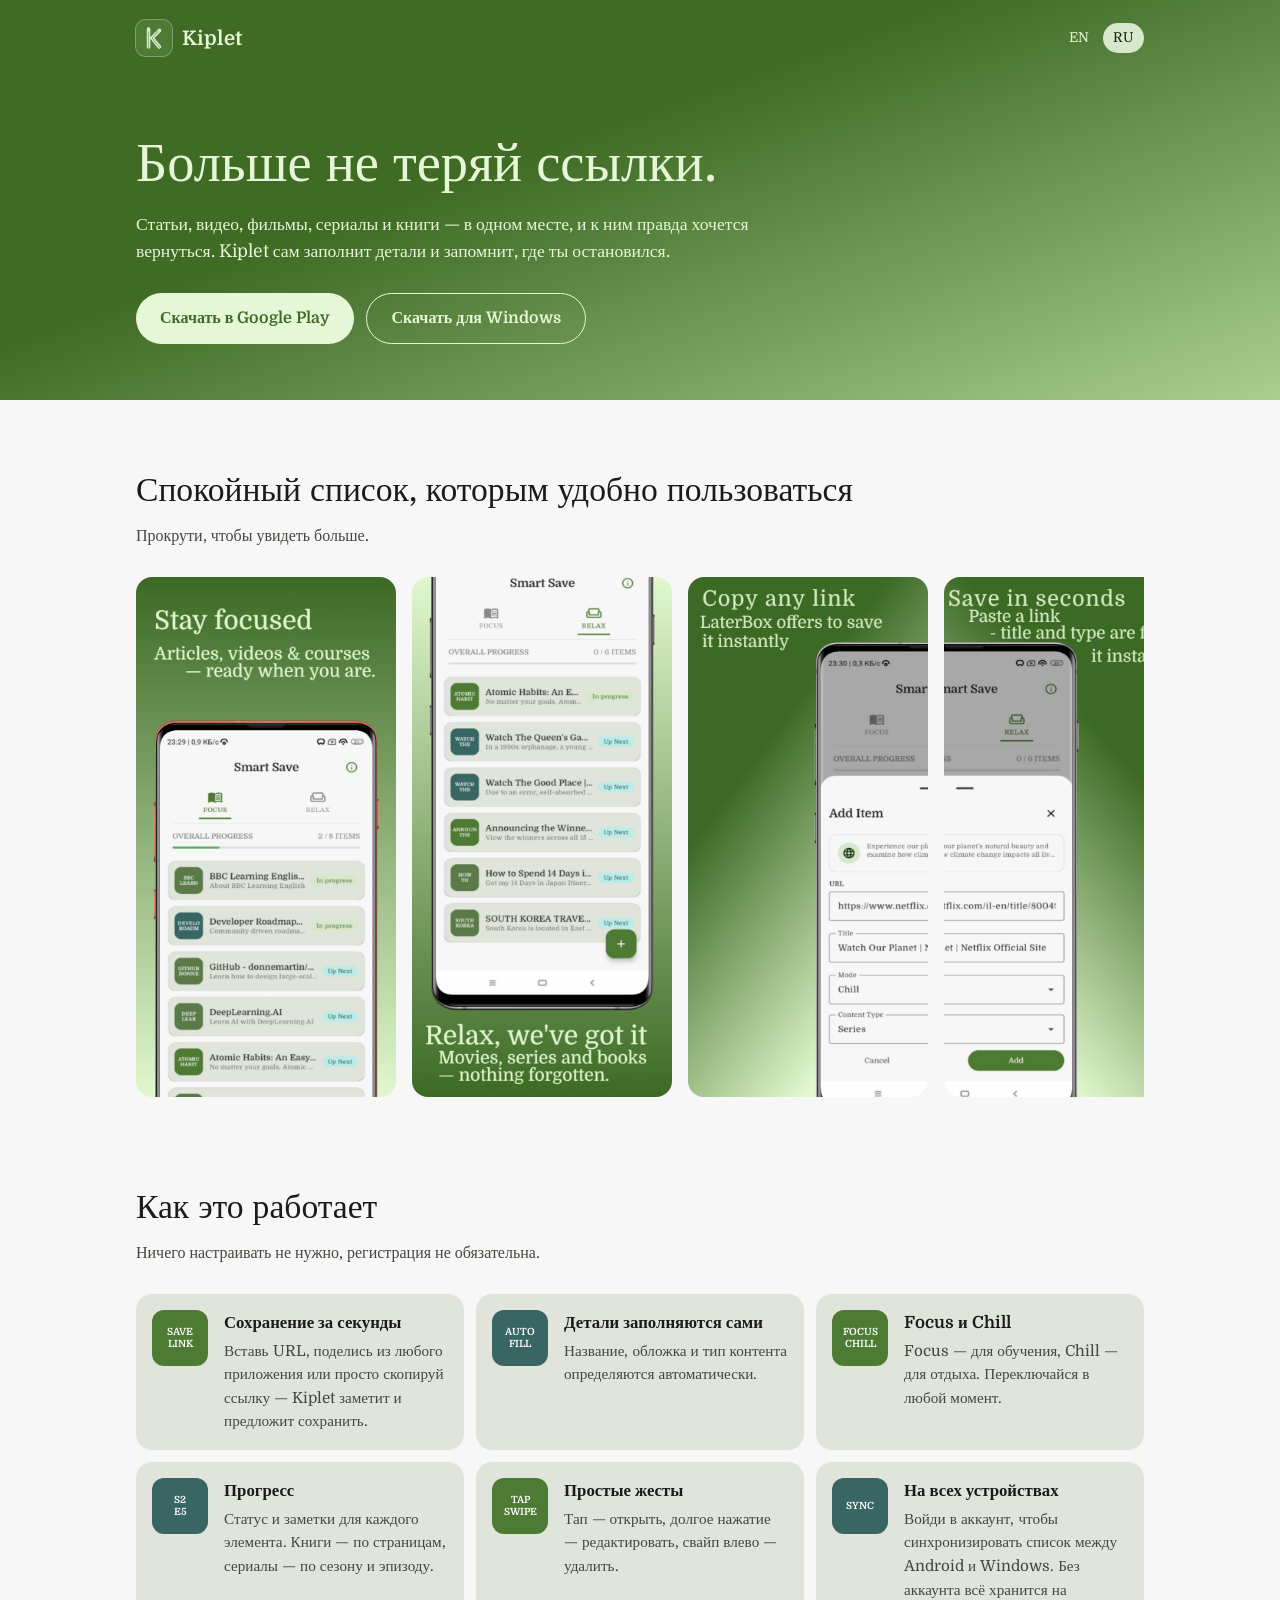
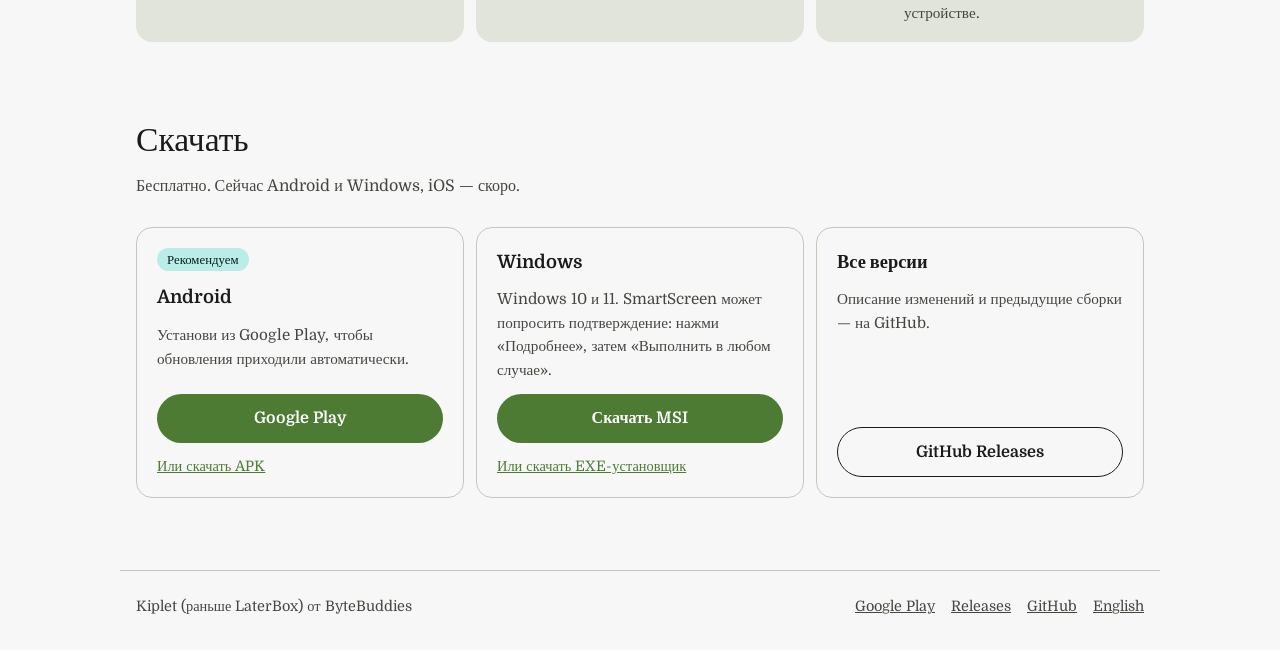
==== commit 6040a00c: "Rename to Kiplet: site, README, release file names - Kiplet name, new icon, "formerly LaterBox" note" ====
--- a/ru.html
+++ b/ru.html
@@ -3,10 +3,10 @@
 <head>
     <meta charset="utf-8">
     <meta name="viewport" content="width=device-width, initial-scale=1">
-    <title>LaterBox | Сохрани, прочти позже</title>
-    <meta name="description" content="LaterBox — простое приложение, чтобы сохранять ссылки на статьи, видео, фильмы, сериалы и книги, делить их на Focus и Chill и отслеживать прогресс.">
+    <title>Kiplet | Сохрани, прочти позже</title>
+    <meta name="description" content="Kiplet — простое приложение, чтобы сохранять ссылки на статьи, видео, фильмы, сериалы и книги, делить их на Focus и Chill и отслеживать прогресс.">
     <meta name="theme-color" content="#4d7b34">
-    <meta property="og:title" content="LaterBox: Сохрани, прочти позже">
+    <meta property="og:title" content="Kiplet: Сохрани, прочти позже">
     <meta property="og:description" content="Больше не теряй ссылки. Сохраняй, упорядочивай и возвращайся к тому, что хотел прочитать или посмотреть.">
     <meta property="og:type" content="website">
     <meta property="og:url" content="https://keatmur.github.io/laterBoxPR/ru.html">
@@ -25,7 +25,7 @@
         <div class="container header">
             <a class="brand" href="./ru.html">
                 <img src="./assets/icon.png" alt="" width="36" height="36">
-                LaterBox
+                Kiplet
             </a>
             <nav class="lang" aria-label="Язык">
                 <a href="./" hreflang="en">EN</a>
@@ -36,7 +36,7 @@
             <h1>Больше не теряй ссылки.</h1>
             <p>
                 Статьи, видео, фильмы, сериалы и книги — в одном месте, и к ним правда хочется
-                вернуться. LaterBox сам заполнит детали и запомнит, где ты остановился.
+                вернуться. Kiplet сам заполнит детали и запомнит, где ты остановился.
             </p>
             <div class="actions">
                 <a class="button button--primary" href="https://play.google.com/store/apps/details?id=group.byte.buddies.laterbox&amp;hl=ru">Скачать в Google Play</a>
@@ -76,7 +76,7 @@
                     <span class="feature__tile" aria-hidden="true">Save<br>link</span>
                     <div>
                         <h3>Сохранение за секунды</h3>
-                        <p>Вставь URL, поделись из любого приложения или просто скопируй ссылку — LaterBox заметит и предложит сохранить.</p>
+                        <p>Вставь URL, поделись из любого приложения или просто скопируй ссылку — Kiplet заметит и предложит сохранить.</p>
                     </div>
                 </li>
                 <li class="feature">
@@ -126,13 +126,13 @@
                     <h3>Android</h3>
                     <p>Установи из Google Play, чтобы обновления приходили автоматически.</p>
                     <a class="button button--primary" href="https://play.google.com/store/apps/details?id=group.byte.buddies.laterbox&amp;hl=ru">Google Play</a>
-                    <a class="text-link" href="https://github.com/keatmur/laterBoxPR/releases/latest/download/LaterBox-android.apk">Или скачать APK</a>
+                    <a class="text-link" href="https://github.com/keatmur/laterBoxPR/releases/latest/download/Kiplet-android.apk">Или скачать APK</a>
                 </article>
                 <article class="download">
                     <h3>Windows</h3>
                     <p>Windows 10 и 11. SmartScreen может попросить подтверждение: нажми «Подробнее», затем «Выполнить в любом случае».</p>
-                    <a class="button button--primary" href="https://github.com/keatmur/laterBoxPR/releases/latest/download/LaterBox-windows.msi">Скачать MSI</a>
-                    <a class="text-link" href="https://github.com/keatmur/laterBoxPR/releases/latest/download/LaterBox-windows.exe">Или скачать EXE-установщик</a>
+                    <a class="button button--primary" href="https://github.com/keatmur/laterBoxPR/releases/latest/download/Kiplet-windows.msi">Скачать MSI</a>
+                    <a class="text-link" href="https://github.com/keatmur/laterBoxPR/releases/latest/download/Kiplet-windows.exe">Или скачать EXE-установщик</a>
                 </article>
                 <article class="download">
                     <h3>Все версии</h3>
@@ -144,7 +144,7 @@
     </main>
 
     <footer class="container footer">
-        <span>LaterBox от ByteBuddies</span>
+        <span>Kiplet (раньше LaterBox) от ByteBuddies</span>
         <nav aria-label="Ссылки">
             <a href="https://play.google.com/store/apps/details?id=group.byte.buddies.laterbox&amp;hl=ru">Google Play</a>
             <a href="https://github.com/keatmur/laterBoxPR/releases">Releases</a>
--- a/assets/styles.css
+++ b/assets/styles.css
@@ -111,6 +111,7 @@
     width: 36px;
     height: 36px;
     border-radius: 10px;
+    box-shadow: 0 0 0 1px rgba(255, 255, 255, 0.35);
 }
 
 .lang {
